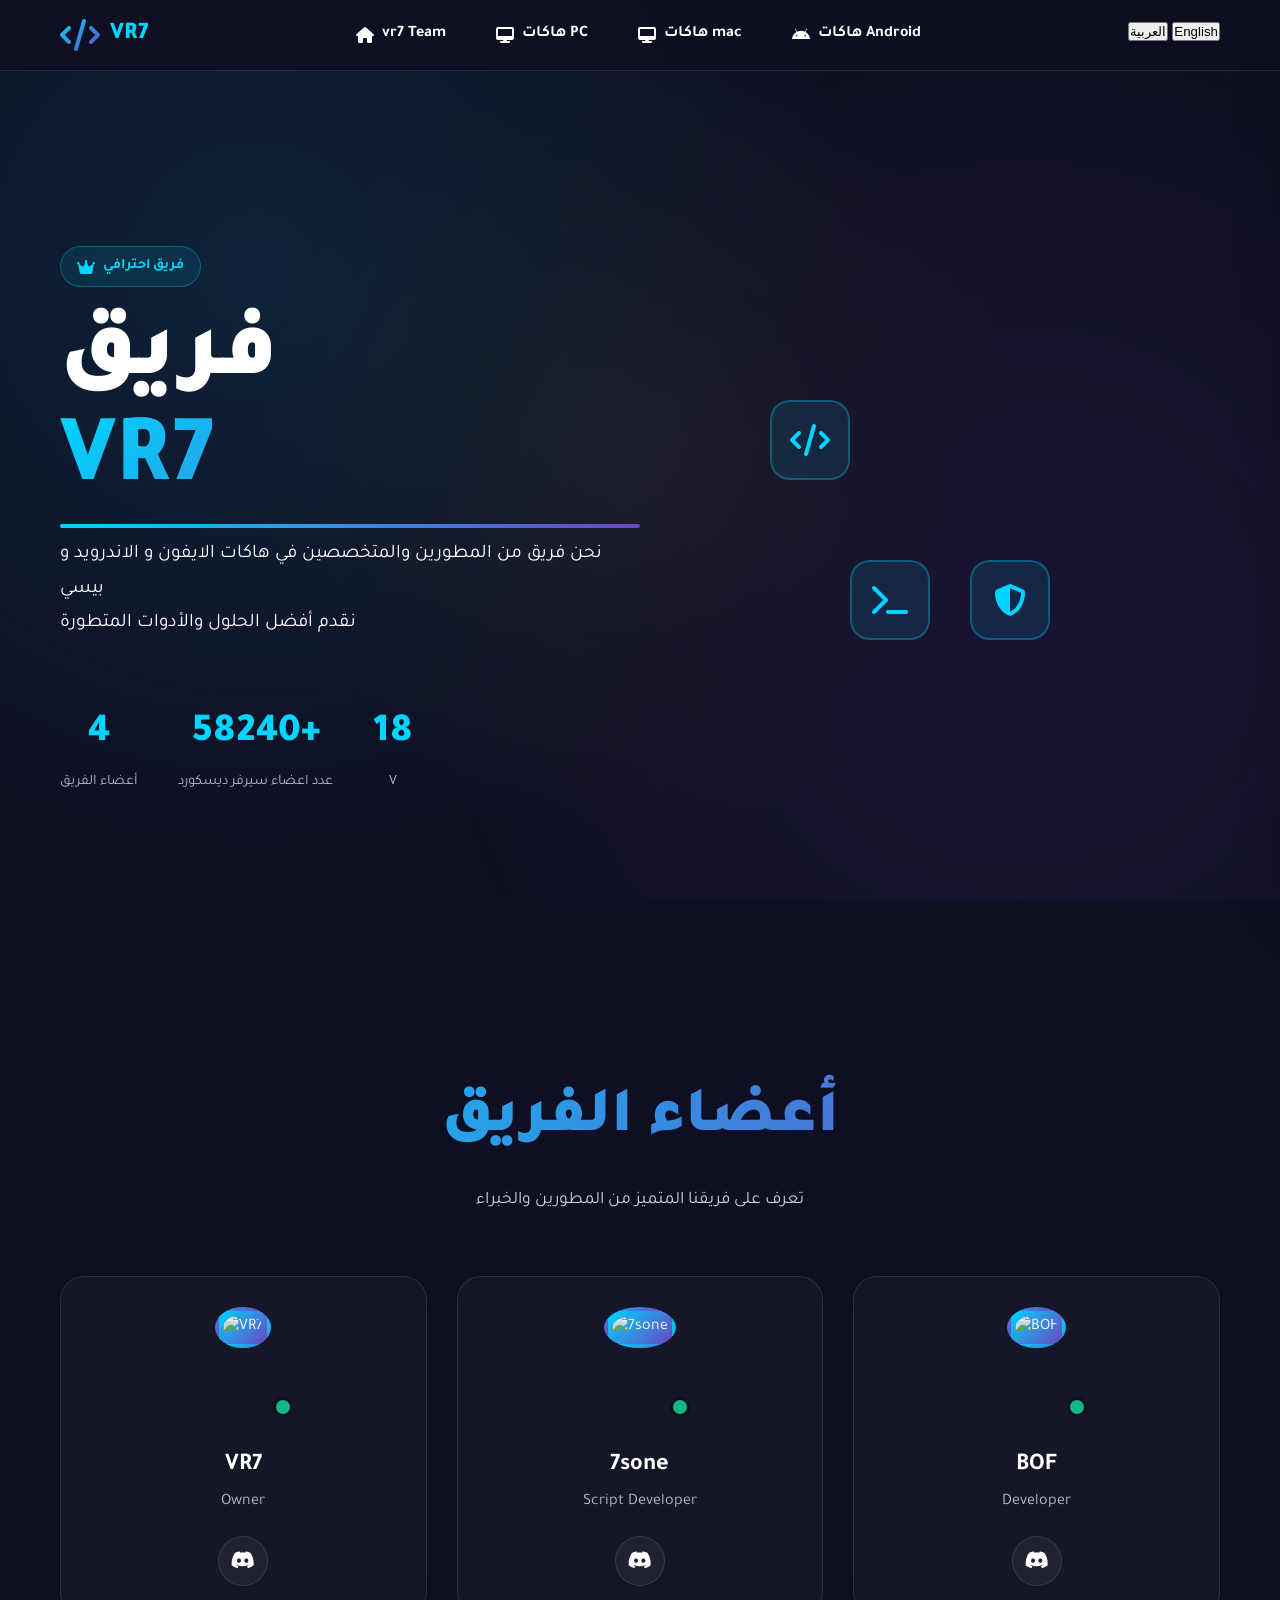
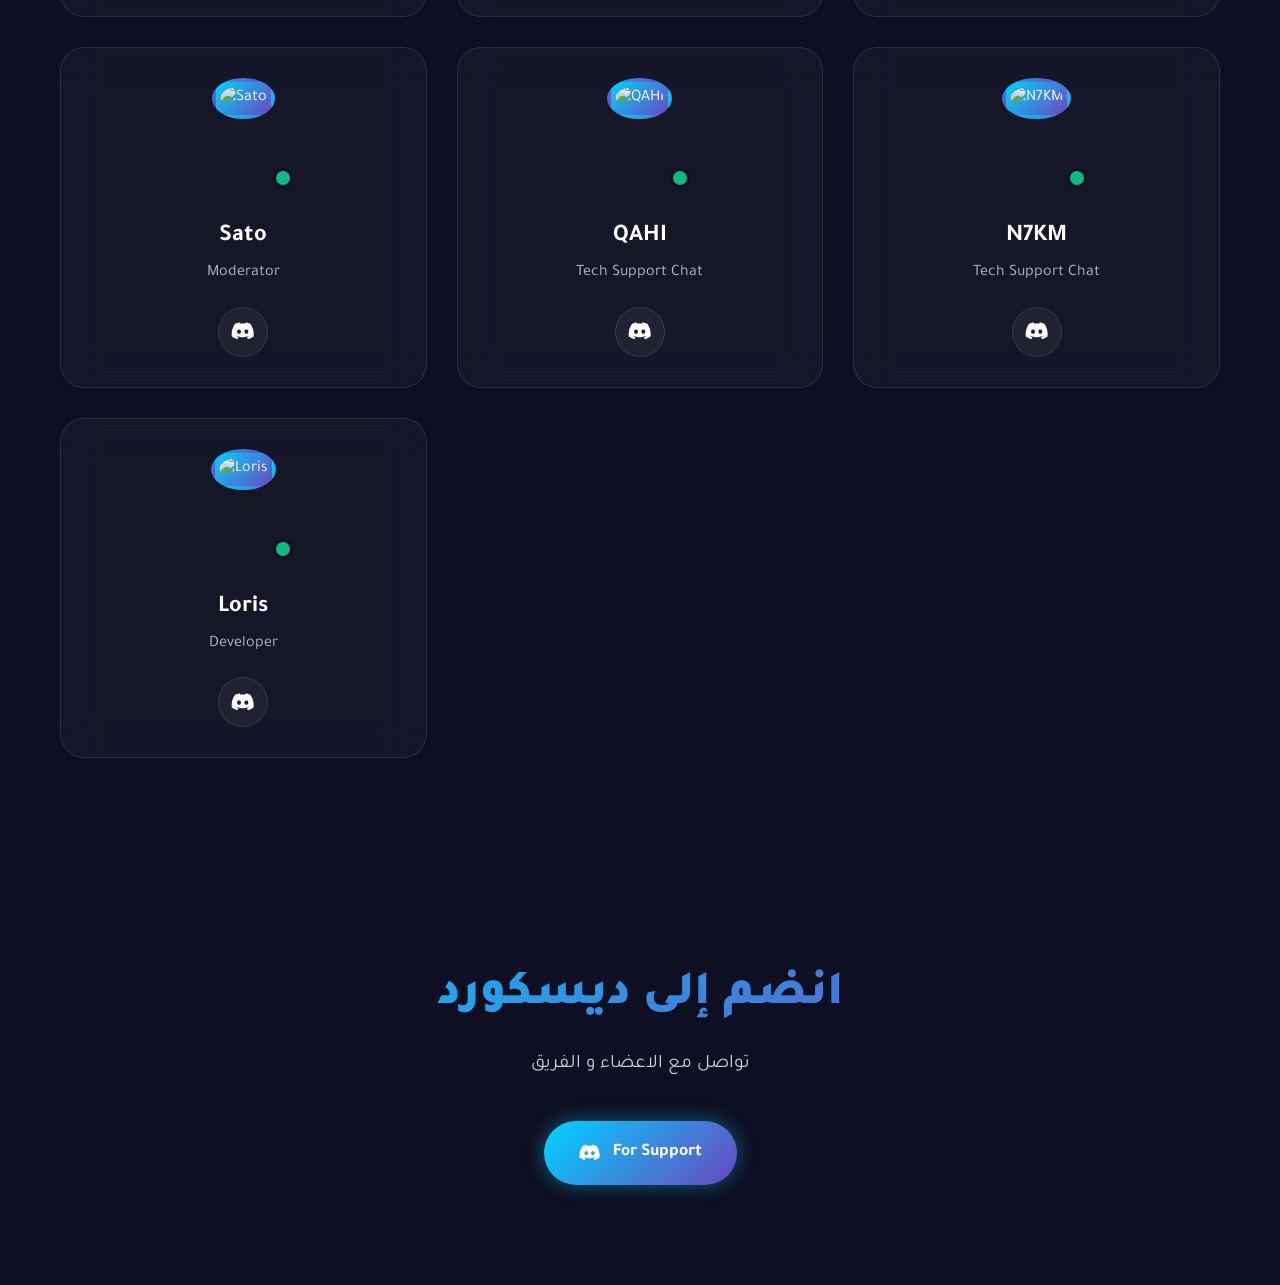
==== index.html @ f375abde "Update index.html" ====
<!DOCTYPE html>
<html lang="ar" dir="rtl">
<head>
  <meta charset="UTF-8" />
  <meta name="viewport" content="width=device-width, initial-scale=1.0" />
  <title>VR7 TEAM</title>

  <link rel="stylesheet" href="sty-index.css">
  <link rel="stylesheet" href="https://cdnjs.cloudflare.com/ajax/libs/font-awesome/6.4.0/css/all.min.css">
  <link rel="preconnect" href="https://fonts.googleapis.com">
  <link rel="preconnect" href="https://fonts.gstatic.com" crossorigin>
</head>

<body>

<nav class="navbar" id="navbar">
  <div class="nav-container">
    <div class="nav-logo">
      <i class="fas fa-code"></i>
      <span>VR7</span>
    </div>

    <div class="nav-links">
      <a href="index.html" class="nav-link active">
        <i class="fas fa-home"></i>
        <span>vr7 Team</span>
      </a>
      <a href="pc.html" class="nav-link">
        <i class="fas fa-desktop"></i>
        <span>هاكات PC</span>
      </a>
      <a href="macos.html" class="nav-link">
        <i class="fas fa-desktop"></i>
        <span>هاكات mac</span>
      </a>
      <a href="android.html" class="nav-link">
        <i class="fab fa-android"></i>
        <span>هاكات Android</span>
      </a>
    </div>
    <div class="language-selector">
      <button class="lang-btn" data-lang="ar">العربية</button>
      <button class="lang-btn" data-lang="en">English</button>
    </div>
  </div>
</nav>

<div class="menu-toggle" id="menuToggle">
  <span></span>
  <span></span>
  <span></span>
</div>

<div class="mobile-menu" id="mobileMenu">
  <div class="mobile-menu-header">
    <div class="mobile-logo">
      <i class="fas fa-code"></i>
      <span>VR7 TEAM</span>
    </div>
  </div>
  <ul class="mobile-menu-items">
    <li><a href="index.html"><i class="fas fa-home"></i> الفريق</a></li>
    <li><a href="macos.html"> <i class="fa-brands fa-apple"></i>هاكات mac</a></li>
    <li><a href="pc.html"><i class="fas fa-desktop"></i> هاكات PC</a></li>
    <li><a href="android.html"><i class="fab fa-android"></i> هاكات Android</a></li>
  </ul>
</div>

<div class="menu-overlay" id="menuOverlay"></div>
<div class="particles-bg"></div>

<main class="content">

<!-- Hero Section -->
<section class="hero">
  <div class="hero-content">
    <div class="hero-badge">
      <i class="fas fa-crown"></i>
      <span>فريق احترافي</span>
    </div>
    <h1 class="hero-title">
      <span class="title-line">فريق</span>
      <span class="title-line gradient-text">VR7</span>
    </h1>
    <p class="hero-subtitle">
      نحن فريق من المطورين والمتخصصين في هاكات الايفون و الاندرويد و بيسي 
      <br>
      نقدم أفضل الحلول والأدوات المتطورة
    </p>
    <div class="hero-stats">
      <div class="stat-item">
        <div class="stat-number">6</div>
        <div class="stat-label">أعضاء الفريق</div>
      </div>
      <div class="stat-item">
        <div class="stat-number">80,000+</div>
        <div class="stat-label">عدد اعضاء سيرفر ديسكورد</div>
      </div>
      <div class="stat-item">
        <div class="stat-number">2.6</div>
        <div class="stat-label">V</div>
      </div>
    </div>
  </div>
  <div class="hero-visual">
    <div class="floating-elements">
      <div class="floating-element" data-speed="2"><i class="fas fa-code"></i></div>
      <div class="floating-element" data-speed="3"><i class="fas fa-shield-alt"></i></div>
      <div class="floating-element" data-speed="1.5"><i class="fas fa-terminal"></i></div>
    </div>
  </div>
</section>

<!-- Team Section -->
<section class="team-section">
  <div class="container">
    <div class="section-header">
      <h2 class="section-title">أعضاء الفريق</h2>
      <p class="section-subtitle">تعرف على فريقنا المتميز من المطورين والخبراء</p>
    </div>

    <div class="team-grid">

      <!-- VR7 -->
      <div class="member-card" data-aos="fade-up" data-aos-delay="100">
        <div class="member-avatar">
          <img src="https://avatar-cyan.vercel.app/api/pfp/1196473067258527794/image?size=1024&format=webp" alt="VR7">
          <div class="member-status online"></div>
        </div>
        <div class="member-info">
          <h3 class="member-name">VR7</h3>
          <p class="member-role">Owner</p>
        </div>
        <div class="member-social">
          <a href="https://discord.com/users/1196473067258527794" target="_blank" class="social-link discord">
            <i class="fab fa-discord"></i>
          </a>
        </div>
      </div>



      <!-- 7sone -->
      <div class="member-card" data-aos="fade-up" data-aos-delay="200">
        <div class="member-avatar">
          <img src="https://avatar-cyan.vercel.app/api/pfp/494786823877296128/image?size=1024&format=webp" alt="7sone">
          <div class="member-status online"></div>
        </div>
        <div class="member-info">
          <h3 class="member-name">7sone</h3>
          <p class="member-role">Script Developer</p>
        </div>
        <div class="member-social">
          <a href="https://discord.com/users/494786823877296128" target="_blank" class="social-link discord">
            <i class="fab fa-discord"></i>
          </a>
        </div>
      </div>


<!-- BOF -->
      <div class="member-card" data-aos="fade-up" data-aos-delay="300">
        <div class="member-avatar">
          <img src="https://avatar-cyan.vercel.app/api/pfp/1224866056569618433/image?size=1024&format=webp" alt="BOF">
          <div class="member-status online"></div>
        </div>
        <div class="member-info">
          <h3 class="member-name">BOF</h3>
          <p class="member-role">Developer</p>
        </div>
        <div class="member-social">
          <a href="https://discord.com/users/1224866056569618433" target="_blank" class="social-link discord">
            <i class="fab fa-discord"></i>
          </a>
        </div>
      </div>


      <!-- Sato -->
      <div class="member-card" data-aos="fade-up" data-aos-delay="400">
        <div class="member-avatar">
          <img src="https://avatar-cyan.vercel.app/api/pfp/768121405095018526/image?size=1024&format=webp" alt="Sato">
          <div class="member-status online"></div>
        </div>
        <div class="member-info">
          <h3 class="member-name">Sato</h3>
          <p class="member-role">Moderator</p>
        </div>
        <div class="member-social">
          <a href="https://discord.com/users/768121405095018526" target="_blank" class="social-link discord">
            <i class="fab fa-discord"></i>
          </a>
        </div>
      </div>

      
      
      <!-- Qahi -->
      <div class="member-card" data-aos="fade-up" data-aos-delay="900">
        <div class="member-avatar">
          <img src="https://avatar-cyan.vercel.app/api/pfp/1009372324811788370/image?size=1024&format=webp" alt="QAHI">
          <div class="member-status online"></div>
        </div>
        <div class="member-info">
          <h3 class="member-name">QAHI</h3>
          <p class="member-role">Tech Support Chat</p>
        </div>
        <div class="member-social">
          <a href="https://discord.com/users/727843071622119424" target="_blank" class="social-link discord">
            <i class="fab fa-discord"></i>
          </a>
        </div>
      </div>

<!-- N7KM -->
      <div class="member-card" data-aos="fade-up" data-aos-delay="900">
        <div class="member-avatar">
          <img src="https://avatar-cyan.vercel.app/api/pfp/1277833353478799373/image?size=1024&format=webp" alt="N7KM">
          <div class="member-status online"></div>
        </div>
        <div class="member-info">
          <h3 class="member-name">N7KM</h3>
          <p class="member-role">Tech Support Chat</p>
        </div>
        <div class="member-social">
          <a href="https://discord.com/users/1277833353478799373" target="_blank" class="social-link discord">
            <i class="fab fa-discord"></i>
          </a>
        </div>
      </div>


<!-- Loris -->
      <div class="member-card" data-aos="fade-up" data-aos-delay="900">
        <div class="member-avatar">
          <img src="https://avatar-cyan.vercel.app/api/pfp/521088679146553345/image?size=1024&format=webp" alt="Loris">
          <div class="member-status online"></div>
        </div>
        <div class="member-info">
          <h3 class="member-name">Loris</h3>
          <p class="member-role">Developer</p>
        </div>
        <div class="member-social">
          <a href="https://discord.com/users/521088679146553345" target="_blank" class="social-link discord">
            <i class="fab fa-discord"></i>
          </a>
        </div>
      </div>


    </div>
  </div>
</section>

<!-- CTA Section -->
<section class="cta-section">
  <div class="container">
    <div class="cta-content">
      <h2>انضم إلى ديسكورد</h2>
      <p>تواصل مع الاعضاء و الفريق</p>
      <a href="https://discord.gg/vr7" target="_blank" class="cta-button">
        <i class="fab fa-discord"></i>
        <span>For Support</span>
        <div class="button-bg"></div>
      </a>
    </div>
  </div>
</section>

</main>

<script src="https://unpkg.com/aos@2.3.1/dist/aos.js"></script>
<script src="script-index.js"></script>

</body>
</html>
---- sty-index.css ----
@import url('https://fonts.googleapis.com/css2?family=Tajawal:wght@300;400;500;600;700;800;900&display=swap');
@import url('https://unpkg.com/aos@2.3.1/dist/aos.css');

/* Modern CSS Reset */
*,
*::before,
*::after {
  box-sizing: border-box;
  margin: 0;
  padding: 0;
}

/* CSS Variables - Modern Color Palette */
:root {
  --primary: #00d4ff;
  --secondary: #6b46c1;
  --accent: #f59e0b;
  --success: #10b981;
  --warning: #f59e0b;
  --error: #ef4444;
  --dark: #0f0f23;
  --dark-light: #1a1a2e;
  --dark-medium: #16213e;
  --light: #ffffff;
  --gray-100: #f7fafc;
  --gray-200: #edf2f7;
  --gray-300: #e2e8f0;
  --gray-400: #cbd5e0;
  --gray-500: #a0aec0;
  --gray-600: #718096;
  --gray-700: #4a5568;
  --gray-800: #2d3748;
  --gray-900: #1a202c;
  
  /* Modern Gradients */
  --gradient-primary: linear-gradient(135deg, var(--primary) 0%, var(--secondary) 100%);
  --gradient-secondary: linear-gradient(135deg, var(--secondary) 0%, var(--accent) 100%);
  --gradient-accent: linear-gradient(135deg, var(--accent) 0%, var(--error) 100%);
  --gradient-dark: linear-gradient(135deg, var(--dark) 0%, var(--dark-light) 100%);
  
  /* Shadows */
  --shadow-sm: 0 1px 2px 0 rgba(0, 0, 0, 0.05);
  --shadow: 0 1px 3px 0 rgba(0, 0, 0, 0.1), 0 1px 2px 0 rgba(0, 0, 0, 0.06);
  --shadow-md: 0 4px 6px -1px rgba(0, 0, 0, 0.1), 0 2px 4px -1px rgba(0, 0, 0, 0.06);
  --shadow-lg: 0 10px 15px -3px rgba(0, 0, 0, 0.1), 0 4px 6px -2px rgba(0, 0, 0, 0.05);
  --shadow-xl: 0 20px 25px -5px rgba(0, 0, 0, 0.1), 0 10px 10px -5px rgba(0, 0, 0, 0.04);
  --shadow-2xl: 0 25px 50px -12px rgba(0, 0, 0, 0.25);
  --shadow-neon: 0 0 20px rgba(0, 212, 255, 0.4);
  --shadow-neon-hover: 0 0 30px rgba(0, 212, 255, 0.6);
  
  /* Transitions */
  --transition-fast: 0.15s ease;
  --transition-normal: 0.3s ease;
  --transition-slow: 0.5s ease;
  --transition-bounce: 0.5s cubic-bezier(0.68, -0.55, 0.265, 1.55);
}

/* Base Styles */
html {
  scroll-behavior: smooth;
  font-size: 16px;
}

body {
  font-family: 'Tajawal', sans-serif;
  background: var(--dark);
  color: var(--light);
  line-height: 1.6;
  overflow-x: hidden;
  position: relative;
  min-height: 100vh;
}

/* Modern Background with Animated Gradients */
body::before {
  content: '';
  position: fixed;
  top: 0;
  left: 0;
  width: 100%;
  height: 100%;
  background: 
    radial-gradient(circle at 20% 30%, rgba(0, 212, 255, 0.1) 0%, transparent 50%),
    radial-gradient(circle at 80% 70%, rgba(107, 70, 193, 0.1) 0%, transparent 50%),
    radial-gradient(circle at 50% 50%, rgba(245, 158, 11, 0.05) 0%, transparent 50%);
  animation: backgroundMove 20s ease-in-out infinite;
  z-index: -2;
}

@keyframes backgroundMove {
  0%, 100% { transform: translateX(0) translateY(0); }
  25% { transform: translateX(20px) translateY(-20px); }
  50% { transform: translateX(-20px) translateY(20px); }
  75% { transform: translateX(20px) translateY(20px); }
}

/* Particles Background */
.particles-bg {
  position: fixed;
  top: 0;
  left: 0;
  width: 100%;
  height: 100%;
  z-index: -1;
  pointer-events: none;
  overflow: hidden;
}

.particles-bg::before,
.particles-bg::after {
  content: '';
  position: absolute;
  width: 2px;
  height: 2px;
  background: var(--primary);
  border-radius: 50%;
  animation: float 15s infinite linear;
}

.particles-bg::before {
  top: -10px;
  left: 10%;
  animation-delay: -5s;
}

.particles-bg::after {
  top: -10px;
  left: 80%;
  animation-delay: -10s;
}

@keyframes float {
  0% { transform: translateY(0) translateX(0); opacity: 0; }
  10% { opacity: 1; }
  90% { opacity: 1; }
  100% { transform: translateY(100vh) translateX(100px); opacity: 0; }
}

/* Loading Screen */
.loading-screen {
  position: fixed;
  top: 0;
  left: 0;
  width: 100%;
  height: 100%;
  background: var(--dark);
  display: flex;
  justify-content: center;
  align-items: center;
  z-index: 9999;
  transition: opacity 0.5s ease, visibility 0.5s ease;
}

.loading-screen.hidden {
  opacity: 0;
  visibility: hidden;
}

.loader {
  text-align: center;
}

.loader-circle {
  width: 80px;
  height: 80px;
  border: 3px solid rgba(0, 212, 255, 0.1);
  border-top: 3px solid var(--primary);
  border-radius: 50%;
  animation: spin 1s linear infinite;
  margin: 0 auto 20px;
}

.loader-text {
  font-size: 1.5rem;
  font-weight: 700;
  background: var(--gradient-primary);
  -webkit-background-clip: text;
  -webkit-text-fill-color: transparent;
  background-clip: text;
  animation: pulse 2s ease-in-out infinite;
}

@keyframes spin {
  0% { transform: rotate(0deg); }
  100% { transform: rotate(360deg); }
}

@keyframes pulse {
  0%, 100% { opacity: 1; }
  50% { opacity: 0.5; }
}

/* Navigation */
.navbar {
  position: fixed;
  top: 0;
  left: 0;
  width: 100%;
  background: rgba(15, 15, 35, 0.95);
  backdrop-filter: blur(20px);
  border-bottom: 1px solid rgba(255, 255, 255, 0.1);
  z-index: 1000;
  transition: all var(--transition-normal);
}

.navbar.scrolled {
  background: rgba(15, 15, 35, 0.98);
  box-shadow: var(--shadow-lg);
}

.nav-container {
  max-width: 1200px;
  margin: 0 auto;
  padding: 0 20px;
  display: flex;
  justify-content: space-between;
  align-items: center;
  height: 70px;
}

.nav-logo {
  display: flex;
  align-items: center;
  gap: 10px;
  font-size: 1.5rem;
  font-weight: 900;
  color: var(--primary);
}

.nav-logo i {
  font-size: 2rem;
  background: var(--gradient-primary);
  -webkit-background-clip: text;
  -webkit-text-fill-color: transparent;
  background-clip: text;
}

.nav-links {
  display: flex;
  gap: 0;
}

.nav-link {
  display: flex;
  align-items: center;
  gap: 8px;
  padding: 12px 20px;
  color: var(--light);
  text-decoration: none;
  font-weight: 600;
  position: relative;
  transition: all var(--transition-normal);
  border-radius: 10px;
  margin: 0 5px;
}

.nav-link:hover,
.nav-link.active {
  color: var(--primary);
  background: rgba(0, 212, 255, 0.1);
  transform: translateY(-2px);
}

.nav-link::after {
  content: '';
  position: absolute;
  bottom: -5px;
  left: 50%;
  width: 0;
  height: 2px;
  background: var(--primary);
  transition: all var(--transition-normal);
  transform: translateX(-50%);
}

.nav-link:hover::after,
.nav-link.active::after {
  width: 80%;
}

/* Mobile Menu Toggle */
.menu-toggle {
  display: none;
  position: fixed;
  top: 20px;
  right: 20px;
  width: 50px;
  height: 50px;
  background: var(--gradient-primary);
  border-radius: 50%;
  cursor: pointer;
  z-index: 2001;
  box-shadow: var(--shadow-neon);
  transition: all var(--transition-normal);
}

.menu-toggle:hover {
  transform: scale(1.1);
  box-shadow: var(--shadow-neon-hover);
}

.menu-toggle span {
  display: block;
  position: absolute;
  height: 3px;
  width: 25px;
  background: white;
  left: 50%;
  transform: translateX(-50%);
  transition: all 0.3s cubic-bezier(0.77, 0.2, 0.05, 1.0);
}

.menu-toggle span:nth-child(1) { top: 16px; }
.menu-toggle span:nth-child(2) { top: 23px; }
.menu-toggle span:nth-child(3) { top: 30px; }

.menu-toggle.active span:nth-child(1) {
  top: 23px;
  transform: translateX(-50%) rotate(45deg);
}

.menu-toggle.active span:nth-child(2) {
  opacity: 0;
  transform: translateX(-50%) scale(0);
}

.menu-toggle.active span:nth-child(3) {
  top: 23px;
  transform: translateX(-50%) rotate(-45deg);
}

/* Mobile Menu */
.mobile-menu {
  position: fixed;
  top: 0;
  right: -350px;
  width: 350px;
  height: 100vh;
  background: linear-gradient(135deg, var(--dark-light) 0%, var(--dark-medium) 100%);
  z-index: 2000;
  transition: right 0.4s cubic-bezier(0.77, 0.2, 0.05, 1.0);
  overflow-y: auto;
  box-shadow: var(--shadow-2xl);
}

.mobile-menu.active {
  right: 0;
}

.mobile-menu-header {
  padding: 30px 20px;
  border-bottom: 1px solid rgba(255, 255, 255, 0.1);
}

.mobile-logo {
  display: flex;
  align-items: center;
  gap: 15px;
  font-size: 1.8rem;
  font-weight: 900;
  color: var(--primary);
}

.mobile-logo i {
  font-size: 2.5rem;
  background: var(--gradient-primary);
  -webkit-background-clip: text;
  -webkit-text-fill-color: transparent;
  background-clip: text;
}

.mobile-menu-items {
  list-style: none;
  padding: 20px 0;
}

.mobile-menu-items li {
  opacity: 0;
  transform: translateX(50px);
  transition: all 0.5s ease;
}

.mobile-menu.active .mobile-menu-items li {
  opacity: 1;
  transform: translateX(0);
}

.mobile-menu-items li:nth-child(1) { transition-delay: 0.1s; }
.mobile-menu-items li:nth-child(2) { transition-delay: 0.2s; }
.mobile-menu-items li:nth-child(3) { transition-delay: 0.3s; }
.mobile-menu-items li:nth-child(4) { transition-delay: 0.4s; }
.mobile-menu-items li:nth-child(5) { transition-delay: 0.5s; }

.mobile-menu-items li a {
  display: flex;
  align-items: center;
  gap: 15px;
  padding: 15px 30px;
  color: var(--light);
  text-decoration: none;
  font-size: 1.1rem;
  font-weight: 600;
  transition: all var(--transition-normal);
  border-left: 3px solid transparent;
}

.mobile-menu-items li a:hover {
  background: rgba(0, 212, 255, 0.1);
  border-left-color: var(--primary);
  color: var(--primary);
  padding-right: 40px;
}

.mobile-menu-items li a i {
  width: 20px;
  font-size: 1.2rem;
}

/* Menu Overlay */
.menu-overlay {
  position: fixed;
  top: 0;
  left: 0;
  width: 100%;
  height: 100%;
  background: rgba(0, 0, 0, 0.7);
  z-index: 1999;
  opacity: 0;
  visibility: hidden;
  transition: all var(--transition-normal);
}

.menu-overlay.active {
  opacity: 1;
  visibility: visible;
}

/* Main Content */
.content {
  padding-top: 70px;
}

/* Container */
.container {
  max-width: 1200px;
  margin: 0 auto;
  padding: 0 20px;
}

/* Hero Section */
.hero {
  min-height: 100vh;
  display: flex;
  align-items: center;
  justify-content: space-between;
  padding: 0 20px;
  max-width: 1200px;
  margin: 0 auto;
  position: relative;
}

.hero-content {
  flex: 1;
  max-width: 600px;
  animation: fadeInUp 1s ease-out;
}

.hero-badge {
  display: inline-flex;
  align-items: center;
  gap: 8px;
  background: rgba(0, 212, 255, 0.1);
  border: 1px solid rgba(0, 212, 255, 0.3);
  padding: 8px 16px;
  border-radius: 25px;
  font-size: 0.9rem;
  font-weight: 600;
  color: var(--primary);
  margin-bottom: 20px;
  animation: fadeInUp 1s ease-out 0.2s both;
}

.hero-badge i {
  font-size: 1rem;
  animation: rotate 3s linear infinite;
}

@keyframes rotate {
  from { transform: rotate(0deg); }
  to { transform: rotate(360deg); }
}

.hero-title {
  font-size: clamp(3rem, 8vw, 6rem);
  font-weight: 900;
  line-height: 1.1;
  margin-bottom: 20px;
  animation: fadeInUp 1s ease-out 0.4s both;
}

.title-line {
  display: block;
  position: relative;
}

.gradient-text {
  background: var(--gradient-primary);
  -webkit-background-clip: text;
  -webkit-text-fill-color: transparent;
  background-clip: text;
  position: relative;
}

.gradient-text::after {
  content: '';
  position: absolute;
  bottom: -10px;
  left: 0;
  width: 100%;
  height: 4px;
  background: var(--gradient-primary);
  border-radius: 2px;
  animation: slideIn 1s ease-out 1s both;
}

@keyframes slideIn {
  from { width: 0; }
  to { width: 100%; }
}

.hero-subtitle {
  font-size: 1.2rem;
  opacity: 0.8;
  margin-bottom: 40px;
  line-height: 1.8;
  animation: fadeInUp 1s ease-out 0.6s both;
}

.hero-stats {
  display: flex;
  gap: 40px;
  margin-top: 60px;
  animation: fadeInUp 1s ease-out 0.8s both;
}

.stat-item {
  text-align: center;
}

.stat-number {
  font-size: 2.5rem;
  font-weight: 900;
  color: var(--primary);
  display: block;
  animation: countUp 2s ease-out 1.5s both;
}

.stat-label {
  font-size: 0.9rem;
  opacity: 0.7;
  margin-top: 5px;
}

@keyframes countUp {
  from { opacity: 0; transform: translateY(20px); }
  to { opacity: 1; transform: translateY(0); }
}

/* Hero Visual */
.hero-visual {
  flex: 1;
  display: flex;
  justify-content: center;
  align-items: center;
  position: relative;
  min-height: 500px;
}

.floating-elements {
  position: relative;
  width: 400px;
  height: 400px;
}

.floating-element {
  position: absolute;
  width: 80px;
  height: 80px;
  background: rgba(0, 212, 255, 0.1);
  border: 2px solid rgba(0, 212, 255, 0.3);
  border-radius: 20px;
  display: flex;
  align-items: center;
  justify-content: center;
  font-size: 2rem;
  color: var(--primary);
  animation: float 6s ease-in-out infinite;
  backdrop-filter: blur(10px);
}

.floating-element:nth-child(1) {
  top: 20%;
  left: 10%;
  animation-delay: 0s;
}

.floating-element:nth-child(2) {
  top: 60%;
  right: 20%;
  animation-delay: -2s;
}

.floating-element:nth-child(3) {
  bottom: 20%;
  left: 30%;
  animation-delay: -4s;
}

@keyframes float {
  0%, 100% { transform: translateY(0) rotate(0deg); }
  50% { transform: translateY(-20px) rotate(10deg); }
}

/* Section Header */
.section-header {
  text-align: center;
  margin-bottom: 60px;
}

.section-title {
  font-size: clamp(2.5rem, 5vw, 4rem);
  font-weight: 900;
  margin-bottom: 15px;
  background: var(--gradient-primary);
  -webkit-background-clip: text;
  -webkit-text-fill-color: transparent;
  background-clip: text;
}

.section-subtitle {
  font-size: 1.1rem;
  opacity: 0.8;
  max-width: 600px;
  margin: 0 auto;
  line-height: 1.6;
}

/* Team Section */
.team-section {
  padding: 100px 0;
  position: relative;
}

.team-grid {
  display: grid;
  grid-template-columns: repeat(auto-fit, minmax(300px, 1fr));
  gap: 30px;
  margin-top: 60px;
}

/* Member Card */
.member-card {
  background: rgba(255, 255, 255, 0.03);
  border: 1px solid rgba(255, 255, 255, 0.1);
  border-radius: 24px;
  padding: 30px;
  text-align: center;
  position: relative;
  overflow: hidden;
  transition: all var(--transition-normal);
  backdrop-filter: blur(20px);
  cursor: pointer;
}

.member-card::before {
  content: '';
  position: absolute;
  top: 0;
  left: 0;
  width: 100%;
  height: 100%;
  background: var(--gradient-primary);
  opacity: 0;
  transition: opacity var(--transition-normal);
  z-index: -1;
}

.member-card:hover {
  transform: translateY(-10px) scale(1.02);
  box-shadow: var(--shadow-2xl);
  border-color: rgba(0, 212, 255, 0.3);
}

.member-card:hover::before {
  opacity: 0.05;
}

.member-avatar {
  position: relative;
  width: 120px;
  height: 120px;
  margin: 0 auto 20px;
}

.member-avatar img {
  width: 100%;
  height: 100%;
  border-radius: 50%;
  object-fit: cover;
  border: 4px solid transparent;
  background: var(--gradient-primary);
  padding: 4px;
  transition: all var(--transition-normal);
}

.member-card:hover .member-avatar img {
  transform: scale(1.1) rotate(5deg);
}

.member-status {
  position: absolute;
  bottom: 10px;
  right: 10px;
  width: 20px;
  height: 20px;
  border-radius: 50%;
  border: 3px solid var(--dark);
}

.member-status.online {
  background: var(--success);
  animation: pulse-status 2s infinite;
}

@keyframes pulse-status {
  0%, 100% { box-shadow: 0 0 0 0 rgba(16, 185, 129, 0.7); }
  50% { box-shadow: 0 0 0 10px rgba(16, 185, 129, 0); }
}

.member-info {
  margin-bottom: 20px;
}

.member-name {
  font-size: 1.5rem;
  font-weight: 700;
  margin-bottom: 5px;
  color: var(--light);
}

.member-role {
  font-size: 1rem;
  opacity: 0.7;
  margin-bottom: 15px;
}

.member-skills {
  display: flex;
  flex-wrap: wrap;
  gap: 8px;
  justify-content: center;
}

.skill-tag {
  background: rgba(0, 212, 255, 0.1);
  border: 1px solid rgba(0, 212, 255, 0.3);
  padding: 4px 12px;
  border-radius: 20px;
  font-size: 0.8rem;
  font-weight: 600;
  color: var(--primary);
}

.member-social {
  display: flex;
  justify-content: center;
  gap: 15px;
}

.social-link {
  display: flex;
  align-items: center;
  justify-content: center;
  width: 50px;
  height: 50px;
  border-radius: 50%;
  background: rgba(255, 255, 255, 0.05);
  border: 1px solid rgba(255, 255, 255, 0.1);
  color: var(--light);
  text-decoration: none;
  transition: all var(--transition-normal);
  font-size: 1.2rem;
}

.social-link.discord:hover {
  background: #5865f2;
  border-color: #5865f2;
  transform: scale(1.1);
  box-shadow: 0 5px 15px rgba(88, 101, 242, 0.4);
}

/* CTA Section */
.cta-section {
  padding: 100px 0;
  text-align: center;
  position: relative;
}

.cta-content h2 {
  font-size: clamp(2rem, 4vw, 3rem);
  font-weight: 900;
  margin-bottom: 15px;
  background: var(--gradient-primary);
  -webkit-background-clip: text;
  -webkit-text-fill-color: transparent;
  background-clip: text;
}

.cta-content p {
  font-size: 1.2rem;
  opacity: 0.8;
  margin-bottom: 40px;
}

.cta-button {
  display: inline-flex;
  align-items: center;
  gap: 12px;
  background: var(--gradient-primary);
  color: white;
  padding: 18px 35px;
  border-radius: 50px;
  font-size: 1.1rem;
  font-weight: 700;
  text-decoration: none;
  position: relative;
  overflow: hidden;
  transition: all var(--transition-normal);
  box-shadow: var(--shadow-neon);
}

.cta-button:hover {
  transform: scale(1.05);
  box-shadow: var(--shadow-neon-hover);
}

.cta-button .button-bg {
  position: absolute;
  top: 0;
  left: -100%;
  width: 100%;
  height: 100%;
  background: linear-gradient(90deg, transparent, rgba(255, 255, 255, 0.2), transparent);
  transition: left 0.5s ease;
}

.cta-button:hover .button-bg {
  left: 100%;
}

/* Animations */
@keyframes fadeInUp {
  from {
    opacity: 0;
    transform: translateY(30px);
  }
  to {
    opacity: 1;
    transform: translateY(0);
  }
}

/* AOS Animation Overrides */
[data-aos] {
  transition-duration: 0.8s !important;
}

/* Responsive Design */
@media (max-width: 1024px) {
  .hero {
    flex-direction: column;
    text-align: center;
    padding: 40px 20px;
  }
  
  .hero-visual {
    margin-top: 40px;
  }
  
  .floating-elements {
    width: 300px;
    height: 300px;
  }
  
  .hero-stats {
    gap: 30px;
  }
}

@media (max-width: 768px) {
  .navbar {
    display: none;
  }
  
  .menu-toggle {
    display: block;
  }
  
  .content {
    padding-top: 0;
  }
  
  .hero {
    min-height: calc(100vh - 60px);
    padding: 20px;
  }
  
  .hero-stats {
    flex-direction: column;
    gap: 20px;
    align-items: center;
  }
  
  .stat-item {
    display: flex;
    align-items: center;
    gap: 15px;
  }
  
  .stat-number {
    font-size: 2rem;
  }
  
  .team-grid {
    grid-template-columns: 1fr;
    gap: 20px;
  }
  
  .floating-elements {
    width: 250px;
    height: 250px;
  }
  
  .floating-element {
    width: 60px;
    height: 60px;
    font-size: 1.5rem;
  }
  
  .mobile-menu {
    width: 100vw;
    right: -100vw;
  }
}

@media (max-width: 480px) {
  .hero-badge {
    font-size: 0.8rem;
    padding: 6px 12px;
  }
  
  .hero-subtitle {
    font-size: 1rem;
  }
  
  .member-card {
    padding: 20px;
  }
  
  .member-avatar {
    width: 100px;
    height: 100px;
  }
  
  .section-header {
    margin-bottom: 40px;
  }
  
  .team-section,
  .cta-section {
    padding: 60px 0;
  }
}

/* Performance Optimizations */
@media (prefers-reduced-motion: reduce) {
  *,
  *::before,
  *::after {
    animation-duration: 0.01ms !important;
    animation-iteration-count: 1 !important;
    transition-duration: 0.01ms !important;
  }
}

/* Dark Mode Support */
@media (prefers-color-scheme: dark) {
  :root {
    --light: #ffffff;
    --dark: #0f0f23;
  }
}

/* High Contrast Mode */
@media (prefers-contrast: high) {
  .member-card {
    border-width: 2px;
  }
  
  .nav-link {
    border: 1px solid transparent;
  }
  
  .nav-link:hover,
  .nav-link.active {
    border-color: var(--primary);
  }
}

/* Print Styles */
@media print {
  .navbar,
  .menu-toggle,
  .mobile-menu,
  .floating-elements,
  .particles-bg,
  .loading-screen {
    display: none !important;
  }
  
  body {
    background: white !important;
    color: black !important;
  }
  
  .member-card {
    break-inside: avoid;
    border: 1px solid #ccc;
  }
}
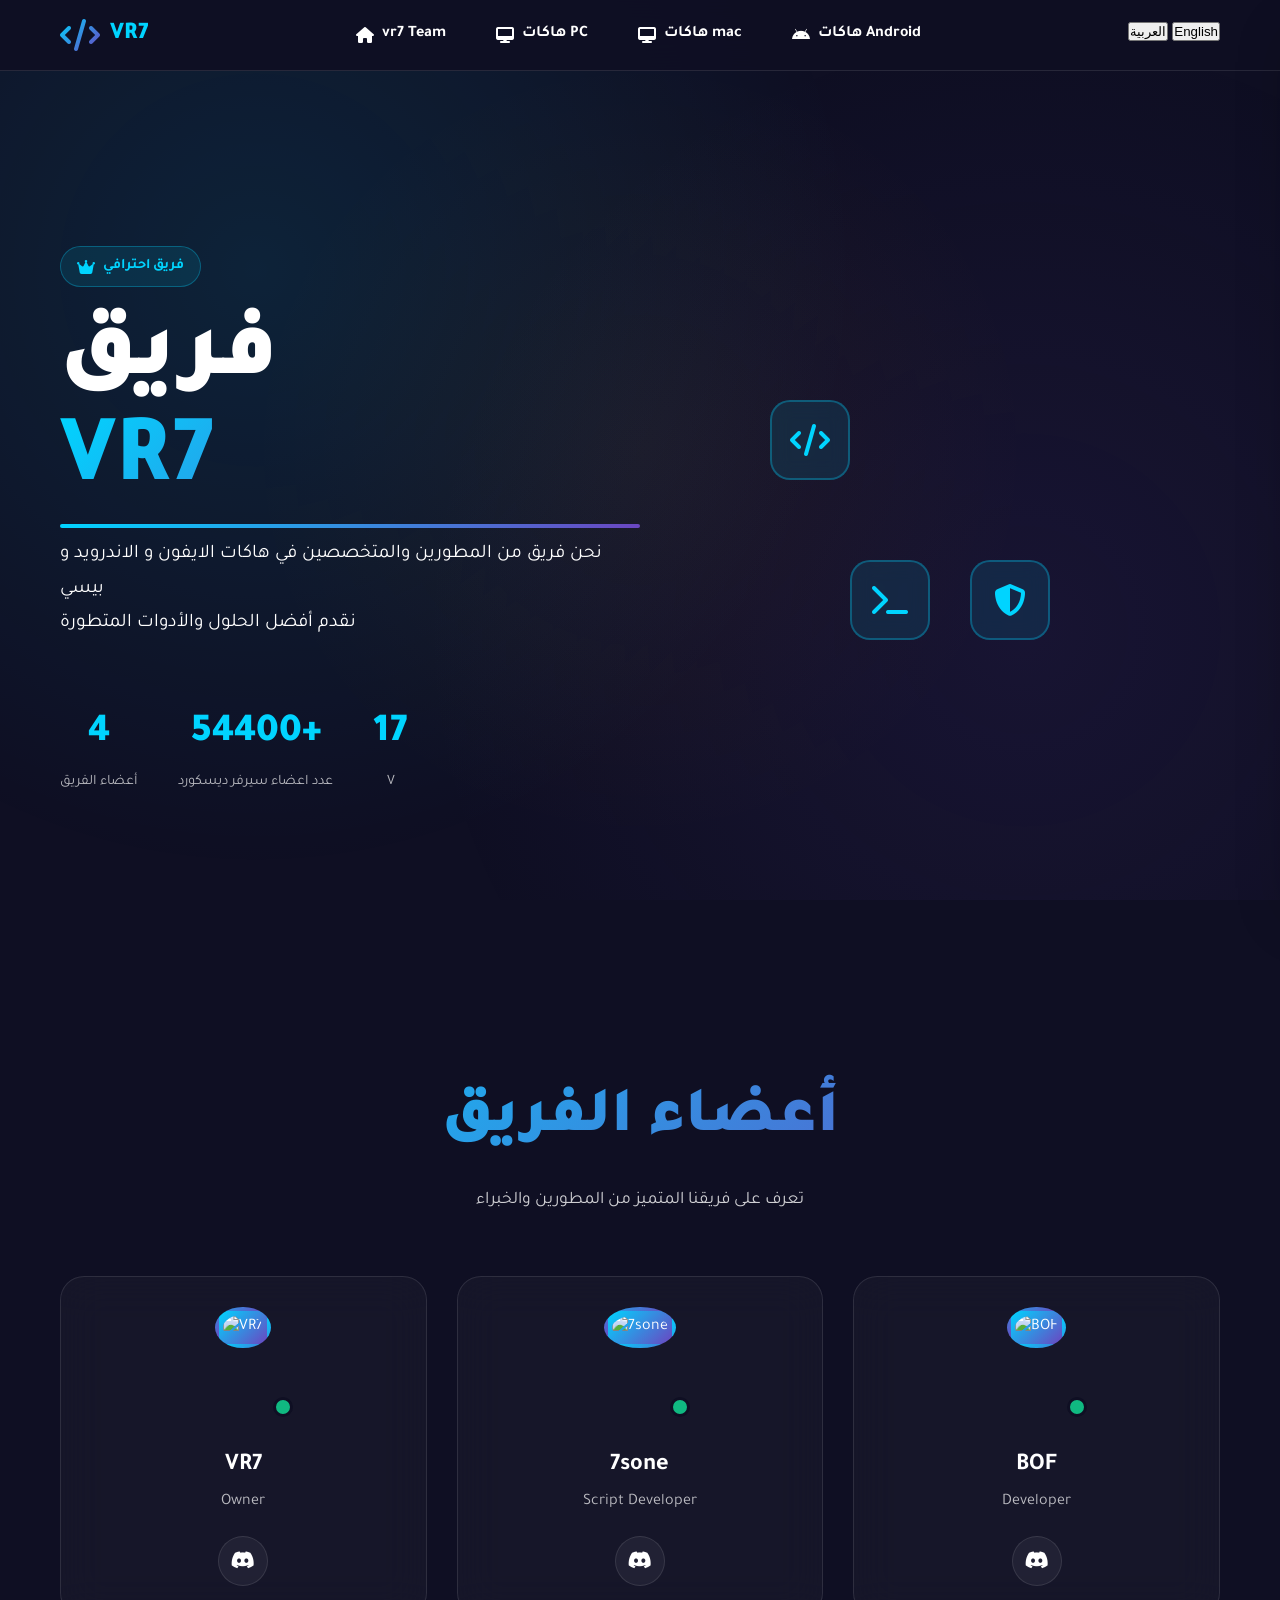
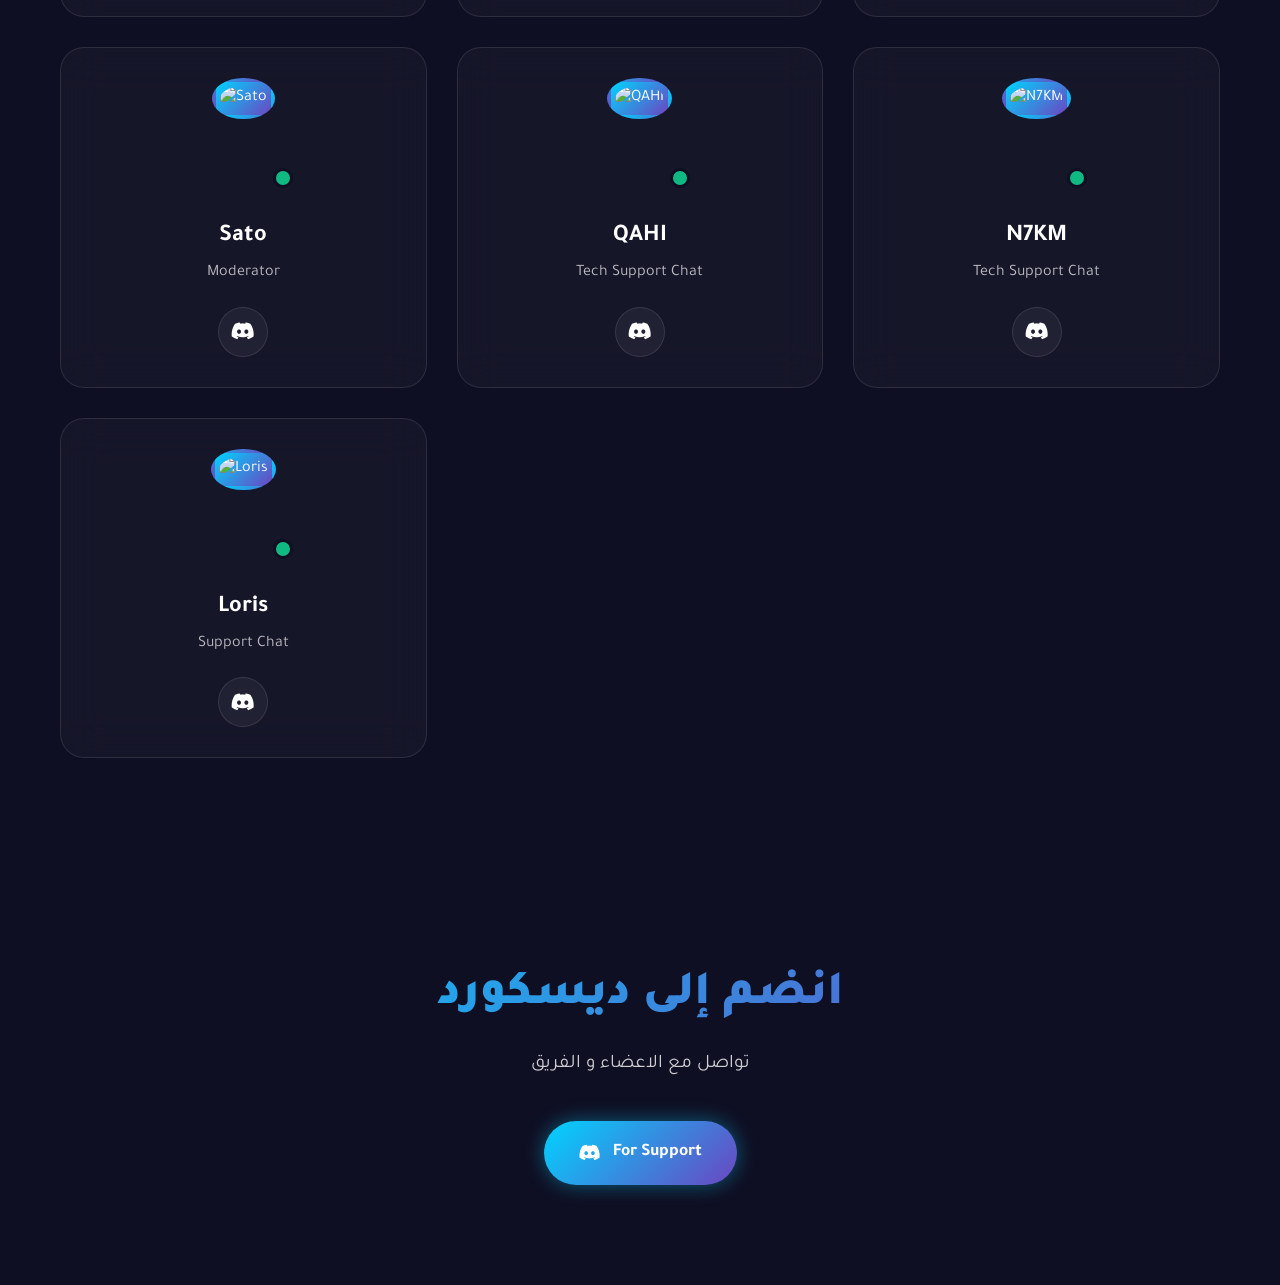
==== commit 757fab7a: "Update index.html" ====
--- a/index.html
+++ b/index.html
@@ -238,7 +238,7 @@
         </div>
         <div class="member-info">
           <h3 class="member-name">Loris</h3>
-          <p class="member-role">Developer</p>
+          <p class="member-role">Support Chat</p>
         </div>
         <div class="member-social">
           <a href="https://discord.com/users/521088679146553345" target="_blank" class="social-link discord">
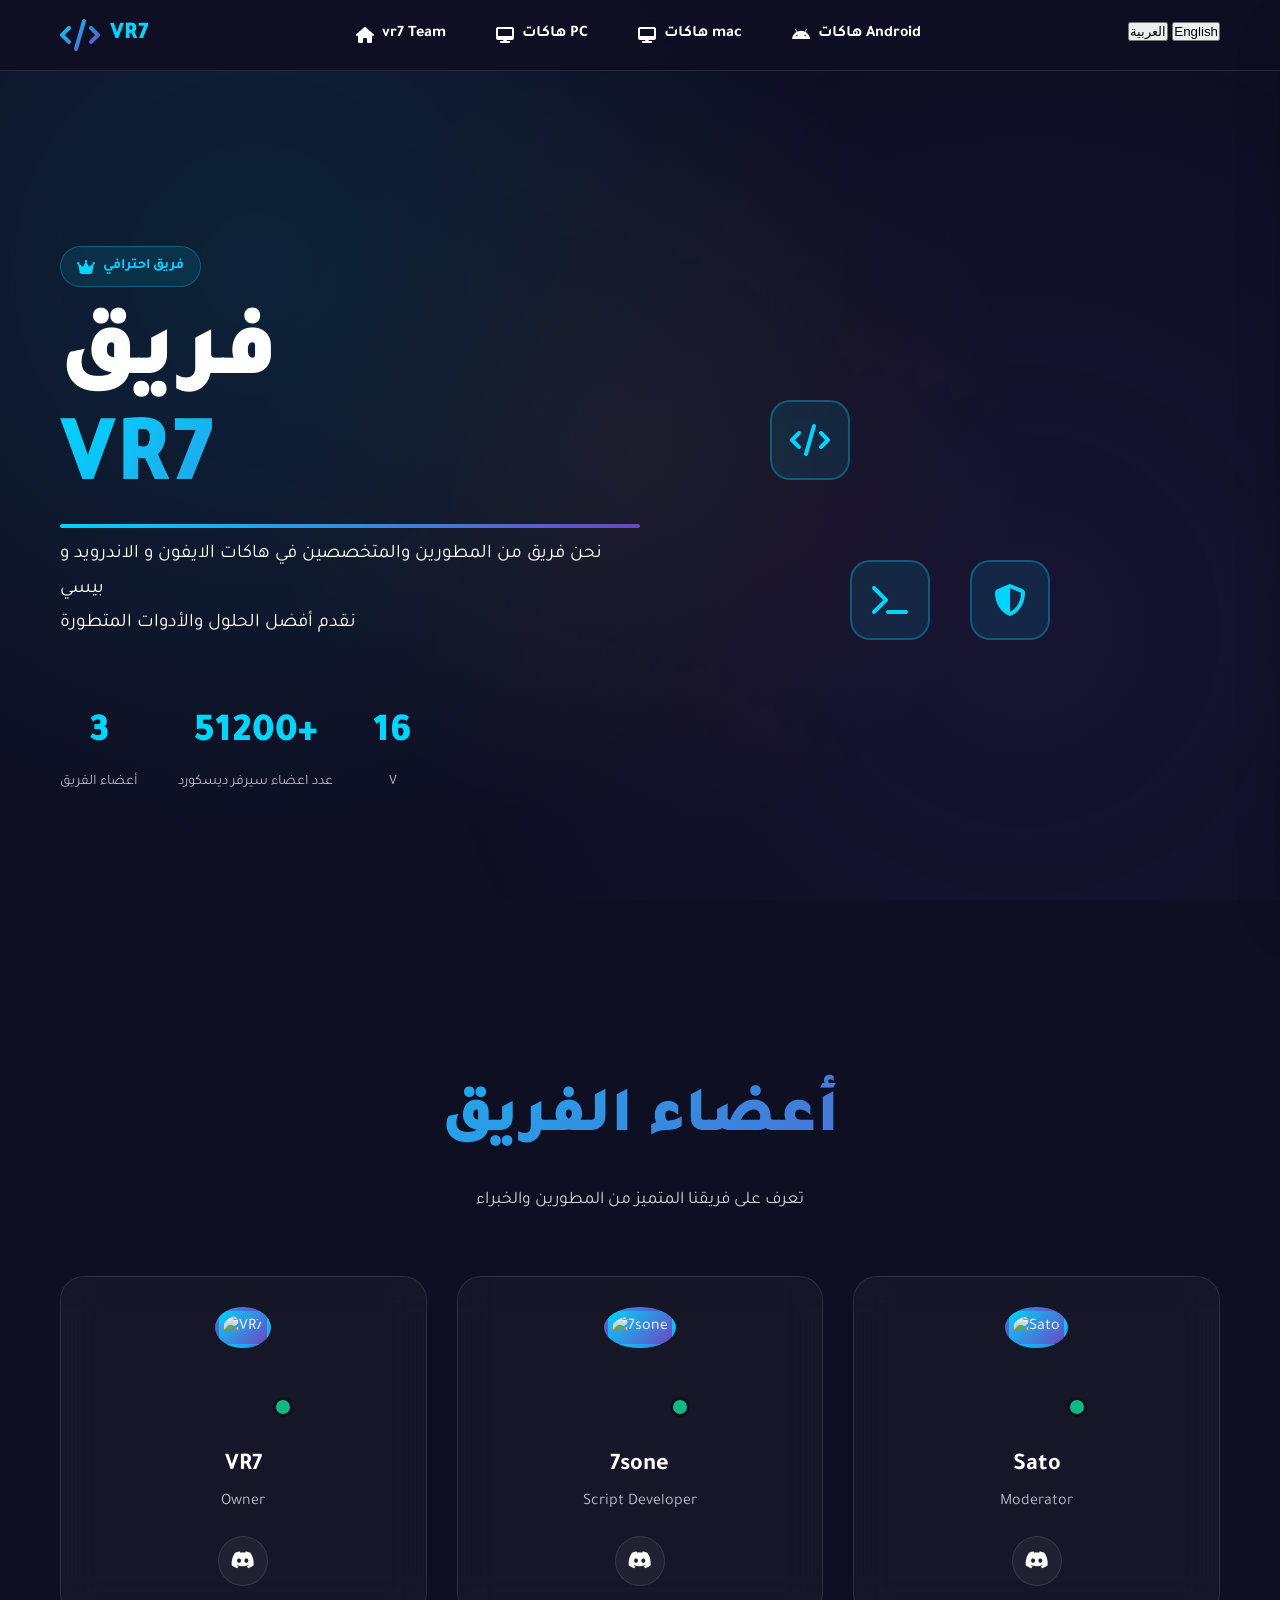
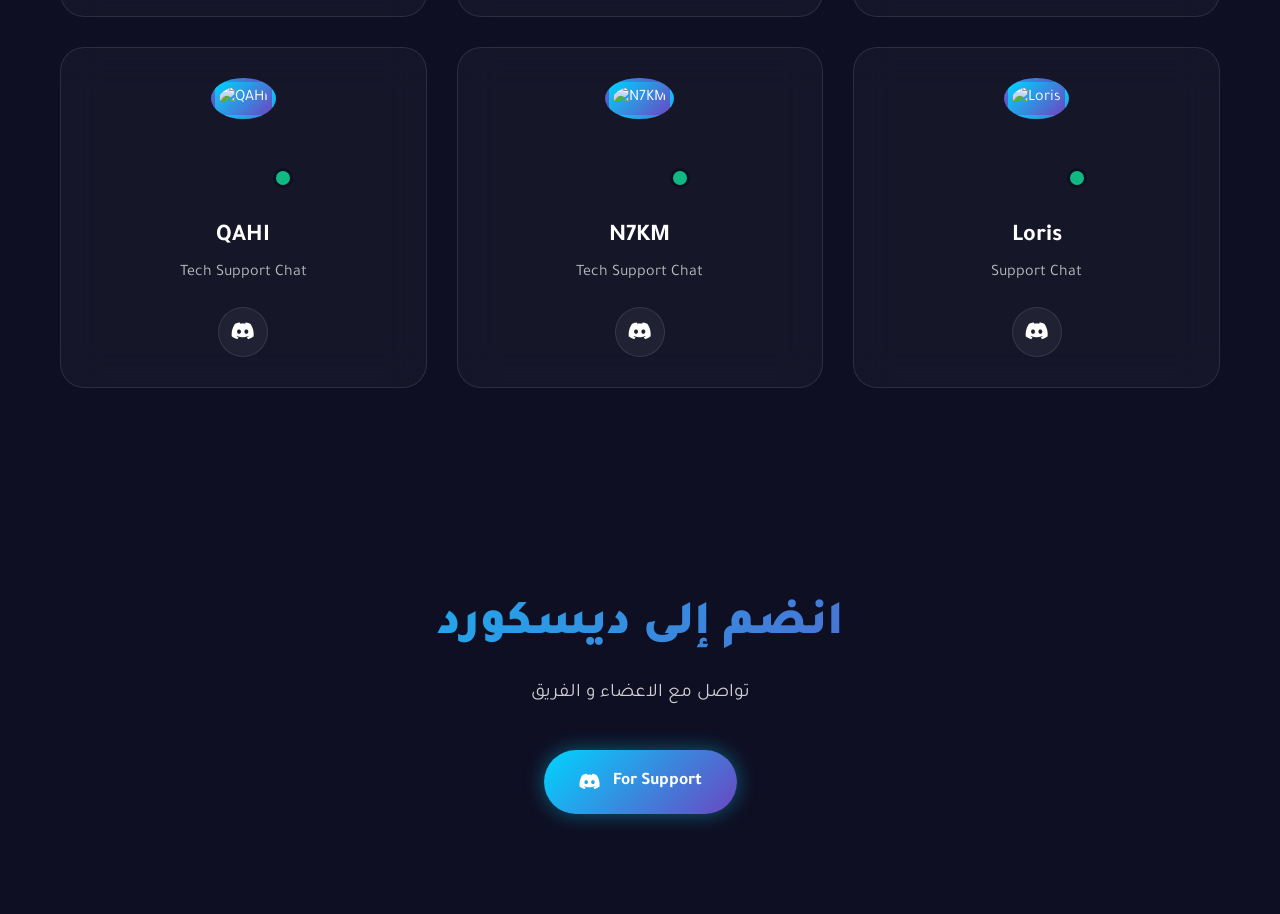
==== commit 04b92f31: "Update index.html" ====
--- a/index.html
+++ b/index.html
@@ -158,23 +158,6 @@
       </div>
 
 
-<!-- BOF -->
-      <div class="member-card" data-aos="fade-up" data-aos-delay="300">
-        <div class="member-avatar">
-          <img src="https://avatar-cyan.vercel.app/api/pfp/1224866056569618433/image?size=1024&format=webp" alt="BOF">
-          <div class="member-status online"></div>
-        </div>
-        <div class="member-info">
-          <h3 class="member-name">BOF</h3>
-          <p class="member-role">Developer</p>
-        </div>
-        <div class="member-social">
-          <a href="https://discord.com/users/1224866056569618433" target="_blank" class="social-link discord">
-            <i class="fab fa-discord"></i>
-          </a>
-        </div>
-      </div>
-
 
       <!-- Sato -->
       <div class="member-card" data-aos="fade-up" data-aos-delay="400">
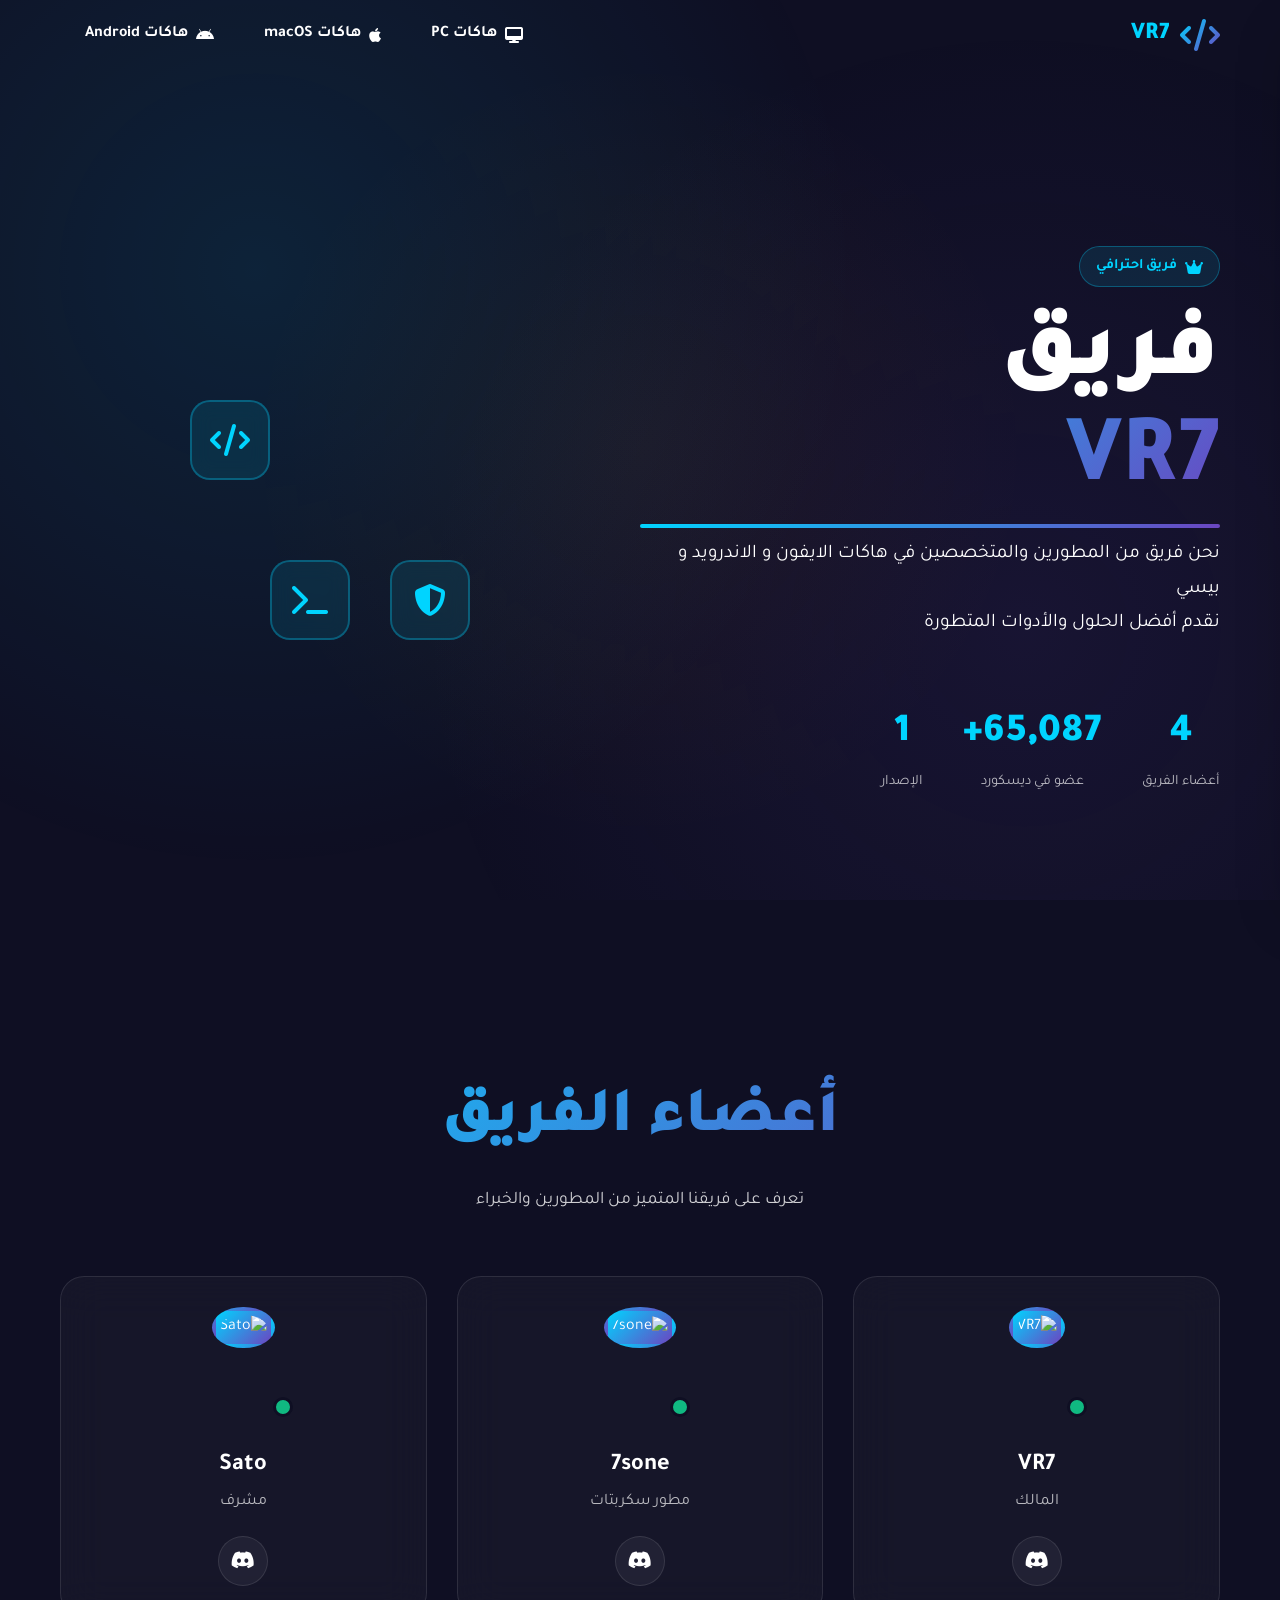
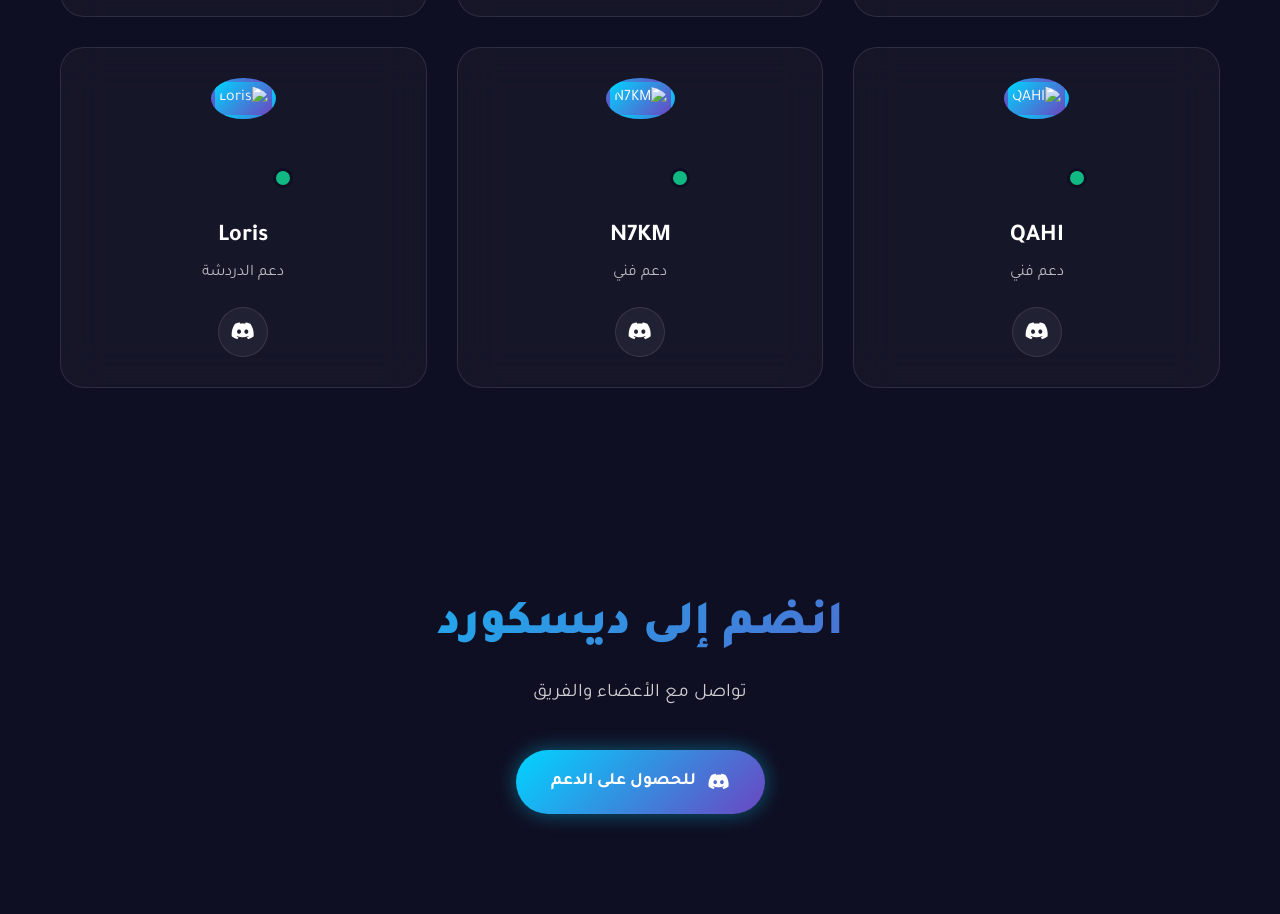
==== commit 3ff69ad8: "Add files via upload" ====
--- a/index.html
+++ b/index.html
@@ -3,7 +3,7 @@
 <head>
   <meta charset="UTF-8" />
   <meta name="viewport" content="width=device-width, initial-scale=1.0" />
-  <title>VR7 TEAM</title>
+  <title>فريق VR7</title>
 
   <link rel="stylesheet" href="sty-index.css">
   <link rel="stylesheet" href="https://cdnjs.cloudflare.com/ajax/libs/font-awesome/6.4.0/css/all.min.css">
@@ -21,26 +21,19 @@
     </div>
 
     <div class="nav-links">
-      <a href="index.html" class="nav-link active">
-        <i class="fas fa-home"></i>
-        <span>vr7 Team</span>
-      </a>
+      <!-- الصفحة الحالية مخفية بناءً على طلب المستخدم -->
       <a href="pc.html" class="nav-link">
         <i class="fas fa-desktop"></i>
         <span>هاكات PC</span>
       </a>
       <a href="macos.html" class="nav-link">
-        <i class="fas fa-desktop"></i>
-        <span>هاكات mac</span>
+        <i class="fa-brands fa-apple"></i>
+        <span>هاكات macOS</span>
       </a>
       <a href="android.html" class="nav-link">
         <i class="fab fa-android"></i>
         <span>هاكات Android</span>
       </a>
-    </div>
-    <div class="language-selector">
-      <button class="lang-btn" data-lang="ar">العربية</button>
-      <button class="lang-btn" data-lang="en">English</button>
     </div>
   </div>
 </nav>
@@ -59,8 +52,8 @@
     </div>
   </div>
   <ul class="mobile-menu-items">
-    <li><a href="index.html"><i class="fas fa-home"></i> الفريق</a></li>
-    <li><a href="macos.html"> <i class="fa-brands fa-apple"></i>هاكات mac</a></li>
+    <!-- الصفحة الحالية مخفية بناءً على طلب المستخدم -->
+    <li><a href="macos.html"> <i class="fa-brands fa-apple"></i>هاكات macOS</a></li>
     <li><a href="pc.html"><i class="fas fa-desktop"></i> هاكات PC</a></li>
     <li><a href="android.html"><i class="fab fa-android"></i> هاكات Android</a></li>
   </ul>
@@ -93,12 +86,12 @@
         <div class="stat-label">أعضاء الفريق</div>
       </div>
       <div class="stat-item">
-        <div class="stat-number">80,000+</div>
-        <div class="stat-label">عدد اعضاء سيرفر ديسكورد</div>
+        <div class="stat-number">90,000+</div>
+        <div class="stat-label">عضو في ديسكورد</div>
       </div>
       <div class="stat-item">
         <div class="stat-number">2.6</div>
-        <div class="stat-label">V</div>
+        <div class="stat-label">الإصدار</div>
       </div>
     </div>
   </div>
@@ -120,7 +113,6 @@
     </div>
 
     <div class="team-grid">
-
       <!-- VR7 -->
       <div class="member-card" data-aos="fade-up" data-aos-delay="100">
         <div class="member-avatar">
@@ -129,7 +121,7 @@
         </div>
         <div class="member-info">
           <h3 class="member-name">VR7</h3>
-          <p class="member-role">Owner</p>
+          <p class="member-role">المالك</p>
         </div>
         <div class="member-social">
           <a href="https://discord.com/users/1196473067258527794" target="_blank" class="social-link discord">
@@ -137,8 +129,6 @@
           </a>
         </div>
       </div>
-
-
 
       <!-- 7sone -->
       <div class="member-card" data-aos="fade-up" data-aos-delay="200">
@@ -148,7 +138,7 @@
         </div>
         <div class="member-info">
           <h3 class="member-name">7sone</h3>
-          <p class="member-role">Script Developer</p>
+          <p class="member-role">مطور سكربتات</p>
         </div>
         <div class="member-social">
           <a href="https://discord.com/users/494786823877296128" target="_blank" class="social-link discord">
@@ -156,8 +146,6 @@
           </a>
         </div>
       </div>
-
-
 
       <!-- Sato -->
       <div class="member-card" data-aos="fade-up" data-aos-delay="400">
@@ -167,7 +155,7 @@
         </div>
         <div class="member-info">
           <h3 class="member-name">Sato</h3>
-          <p class="member-role">Moderator</p>
+          <p class="member-role">مشرف</p>
         </div>
         <div class="member-social">
           <a href="https://discord.com/users/768121405095018526" target="_blank" class="social-link discord">
@@ -175,8 +163,6 @@
           </a>
         </div>
       </div>
-
-      
       
       <!-- Qahi -->
       <div class="member-card" data-aos="fade-up" data-aos-delay="900">
@@ -186,7 +172,7 @@
         </div>
         <div class="member-info">
           <h3 class="member-name">QAHI</h3>
-          <p class="member-role">Tech Support Chat</p>
+          <p class="member-role">دعم فني</p>
         </div>
         <div class="member-social">
           <a href="https://discord.com/users/727843071622119424" target="_blank" class="social-link discord">
@@ -195,7 +181,7 @@
         </div>
       </div>
 
-<!-- N7KM -->
+      <!-- N7KM -->
       <div class="member-card" data-aos="fade-up" data-aos-delay="900">
         <div class="member-avatar">
           <img src="https://avatar-cyan.vercel.app/api/pfp/1277833353478799373/image?size=1024&format=webp" alt="N7KM">
@@ -203,7 +189,7 @@
         </div>
         <div class="member-info">
           <h3 class="member-name">N7KM</h3>
-          <p class="member-role">Tech Support Chat</p>
+          <p class="member-role">دعم فني</p>
         </div>
         <div class="member-social">
           <a href="https://discord.com/users/1277833353478799373" target="_blank" class="social-link discord">
@@ -212,8 +198,7 @@
         </div>
       </div>
 
-
-<!-- Loris -->
+      <!-- Loris -->
       <div class="member-card" data-aos="fade-up" data-aos-delay="900">
         <div class="member-avatar">
           <img src="https://avatar-cyan.vercel.app/api/pfp/521088679146553345/image?size=1024&format=webp" alt="Loris">
@@ -221,7 +206,7 @@
         </div>
         <div class="member-info">
           <h3 class="member-name">Loris</h3>
-          <p class="member-role">Support Chat</p>
+          <p class="member-role">دعم الدردشة</p>
         </div>
         <div class="member-social">
           <a href="https://discord.com/users/521088679146553345" target="_blank" class="social-link discord">
@@ -229,7 +214,6 @@
           </a>
         </div>
       </div>
-
 
     </div>
   </div>
@@ -240,10 +224,10 @@
   <div class="container">
     <div class="cta-content">
       <h2>انضم إلى ديسكورد</h2>
-      <p>تواصل مع الاعضاء و الفريق</p>
+      <p>تواصل مع الأعضاء والفريق</p>
       <a href="https://discord.gg/vr7" target="_blank" class="cta-button">
         <i class="fab fa-discord"></i>
-        <span>For Support</span>
+        <span>للحصول على الدعم</span>
         <div class="button-bg"></div>
       </a>
     </div>
--- a/sty-index.css
+++ b/sty-index.css
@@ -196,15 +196,18 @@
   top: 0;
   left: 0;
   width: 100%;
+  background: transparent;
+  backdrop-filter: none;
+  border-bottom: none;
+  z-index: 1000;
+  transition: all var(--transition-normal);
+}
+
+.navbar.scrolled {
   background: rgba(15, 15, 35, 0.95);
   backdrop-filter: blur(20px);
   border-bottom: 1px solid rgba(255, 255, 255, 0.1);
-  z-index: 1000;
-  transition: all var(--transition-normal);
-}
-
-.navbar.scrolled {
-  background: rgba(15, 15, 35, 0.98);
+  padding: 5px 0;
   box-shadow: var(--shadow-lg);
 }
 
@@ -710,11 +713,22 @@
   border: 4px solid transparent;
   background: var(--gradient-primary);
   padding: 4px;
-  transition: all var(--transition-normal);
+  transition: all 0.5s cubic-bezier(0.175, 0.885, 0.32, 1.275);
 }
 
 .member-card:hover .member-avatar img {
-  transform: scale(1.1) rotate(5deg);
+  transform: scale(1.15) rotate(8deg);
+  box-shadow: 0 0 30px rgba(0, 212, 255, 0.4);
+}
+
+.member-card {
+  transition: all 0.5s cubic-bezier(0.175, 0.885, 0.32, 1.275);
+}
+
+.member-card:hover {
+  transform: translateY(-15px) scale(1.03);
+  background: rgba(255, 255, 255, 0.05);
+  box-shadow: 0 20px 40px rgba(0, 0, 0, 0.4), var(--shadow-neon);
 }
 
 .member-status {
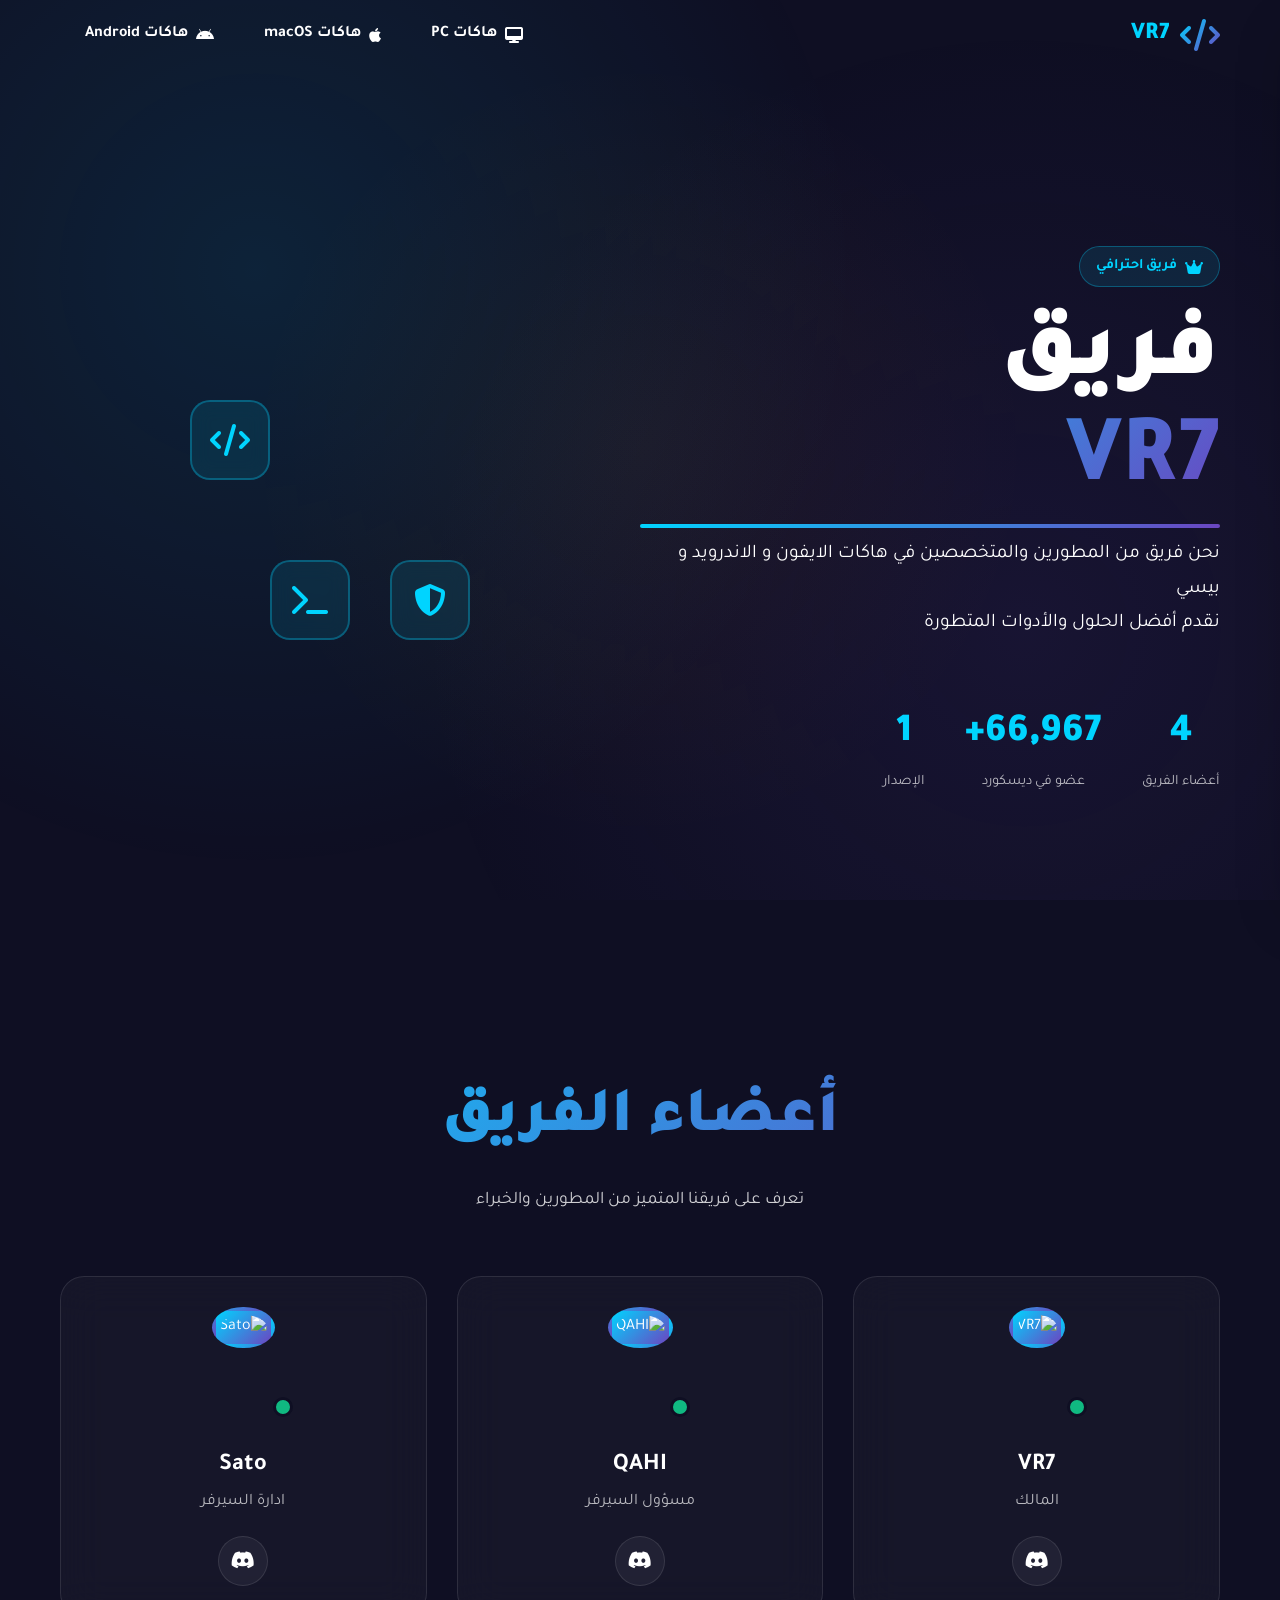
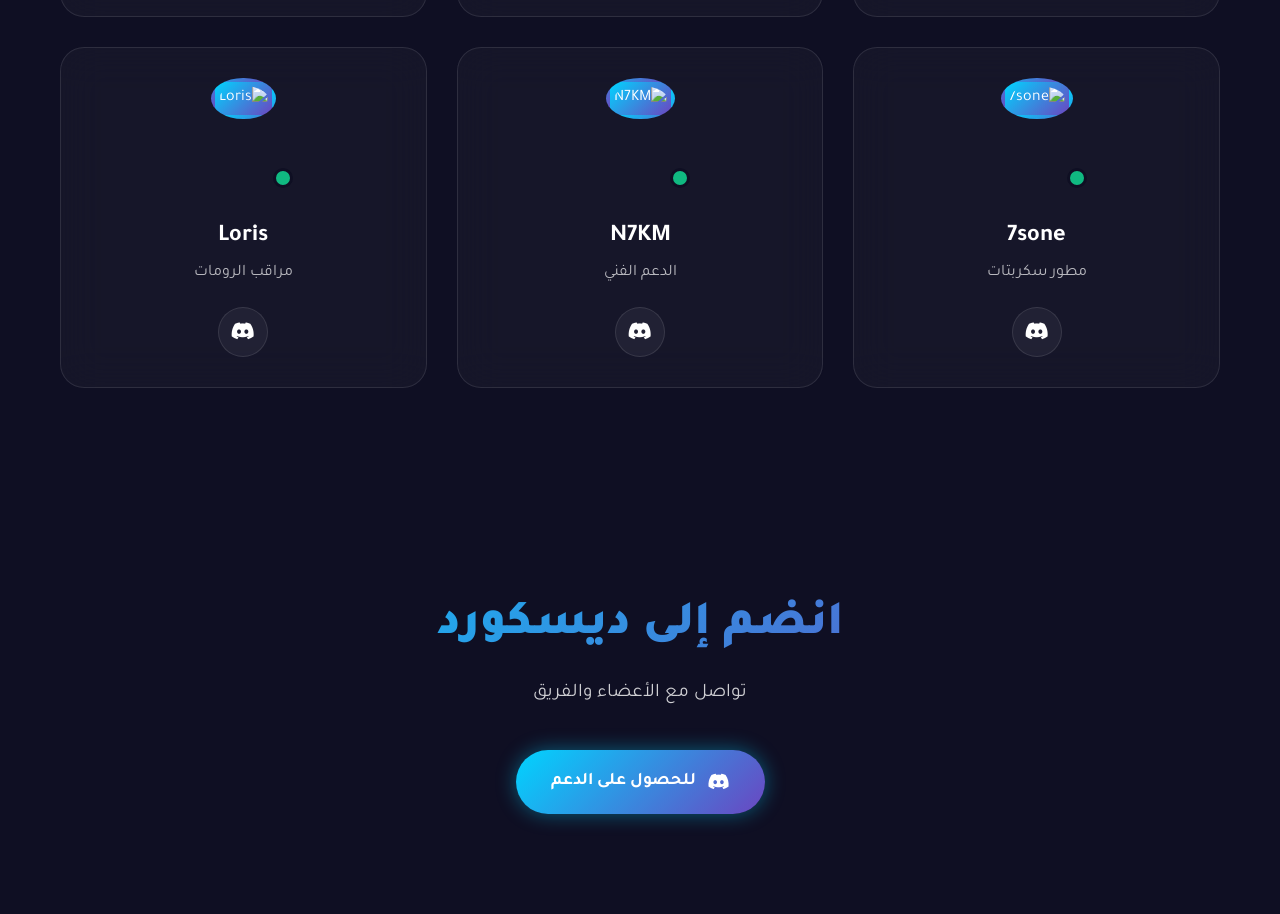
==== commit 540dd8cb: "Update index.html" ====
--- a/index.html
+++ b/index.html
@@ -130,6 +130,40 @@
         </div>
       </div>
 
+      <!-- Qahi -->
+      <div class="member-card" data-aos="fade-up" data-aos-delay="900">
+        <div class="member-avatar">
+          <img src="https://avatar-cyan.vercel.app/api/pfp/1009372324811788370/image?size=1024&format=webp" alt="QAHI">
+          <div class="member-status online"></div>
+        </div>
+        <div class="member-info">
+          <h3 class="member-name">QAHI</h3>
+          <p class="member-role">مسؤول السيرفر</p>
+        </div>
+        <div class="member-social">
+          <a href="https://discord.com/users/727843071622119424" target="_blank" class="social-link discord">
+            <i class="fab fa-discord"></i>
+          </a>
+        </div>
+      </div>
+
+         <!-- Sato -->
+      <div class="member-card" data-aos="fade-up" data-aos-delay="400">
+        <div class="member-avatar">
+          <img src="https://avatar-cyan.vercel.app/api/pfp/768121405095018526/image?size=1024&format=webp" alt="Sato">
+          <div class="member-status online"></div>
+        </div>
+        <div class="member-info">
+          <h3 class="member-name">Sato</h3>
+          <p class="member-role">ادارة السيرفر</p>
+        </div>
+        <div class="member-social">
+          <a href="https://discord.com/users/768121405095018526" target="_blank" class="social-link discord">
+            <i class="fab fa-discord"></i>
+          </a>
+        </div>
+      </div>
+      
       <!-- 7sone -->
       <div class="member-card" data-aos="fade-up" data-aos-delay="200">
         <div class="member-avatar">
@@ -147,40 +181,6 @@
         </div>
       </div>
 
-      <!-- Sato -->
-      <div class="member-card" data-aos="fade-up" data-aos-delay="400">
-        <div class="member-avatar">
-          <img src="https://avatar-cyan.vercel.app/api/pfp/768121405095018526/image?size=1024&format=webp" alt="Sato">
-          <div class="member-status online"></div>
-        </div>
-        <div class="member-info">
-          <h3 class="member-name">Sato</h3>
-          <p class="member-role">مشرف</p>
-        </div>
-        <div class="member-social">
-          <a href="https://discord.com/users/768121405095018526" target="_blank" class="social-link discord">
-            <i class="fab fa-discord"></i>
-          </a>
-        </div>
-      </div>
-      
-      <!-- Qahi -->
-      <div class="member-card" data-aos="fade-up" data-aos-delay="900">
-        <div class="member-avatar">
-          <img src="https://avatar-cyan.vercel.app/api/pfp/1009372324811788370/image?size=1024&format=webp" alt="QAHI">
-          <div class="member-status online"></div>
-        </div>
-        <div class="member-info">
-          <h3 class="member-name">QAHI</h3>
-          <p class="member-role">دعم فني</p>
-        </div>
-        <div class="member-social">
-          <a href="https://discord.com/users/727843071622119424" target="_blank" class="social-link discord">
-            <i class="fab fa-discord"></i>
-          </a>
-        </div>
-      </div>
-
       <!-- N7KM -->
       <div class="member-card" data-aos="fade-up" data-aos-delay="900">
         <div class="member-avatar">
@@ -189,7 +189,7 @@
         </div>
         <div class="member-info">
           <h3 class="member-name">N7KM</h3>
-          <p class="member-role">دعم فني</p>
+          <p class="member-role">الدعم الفني</p>
         </div>
         <div class="member-social">
           <a href="https://discord.com/users/1277833353478799373" target="_blank" class="social-link discord">
@@ -206,7 +206,7 @@
         </div>
         <div class="member-info">
           <h3 class="member-name">Loris</h3>
-          <p class="member-role">دعم الدردشة</p>
+          <p class="member-role">مراقب الرومات</p>
         </div>
         <div class="member-social">
           <a href="https://discord.com/users/521088679146553345" target="_blank" class="social-link discord">
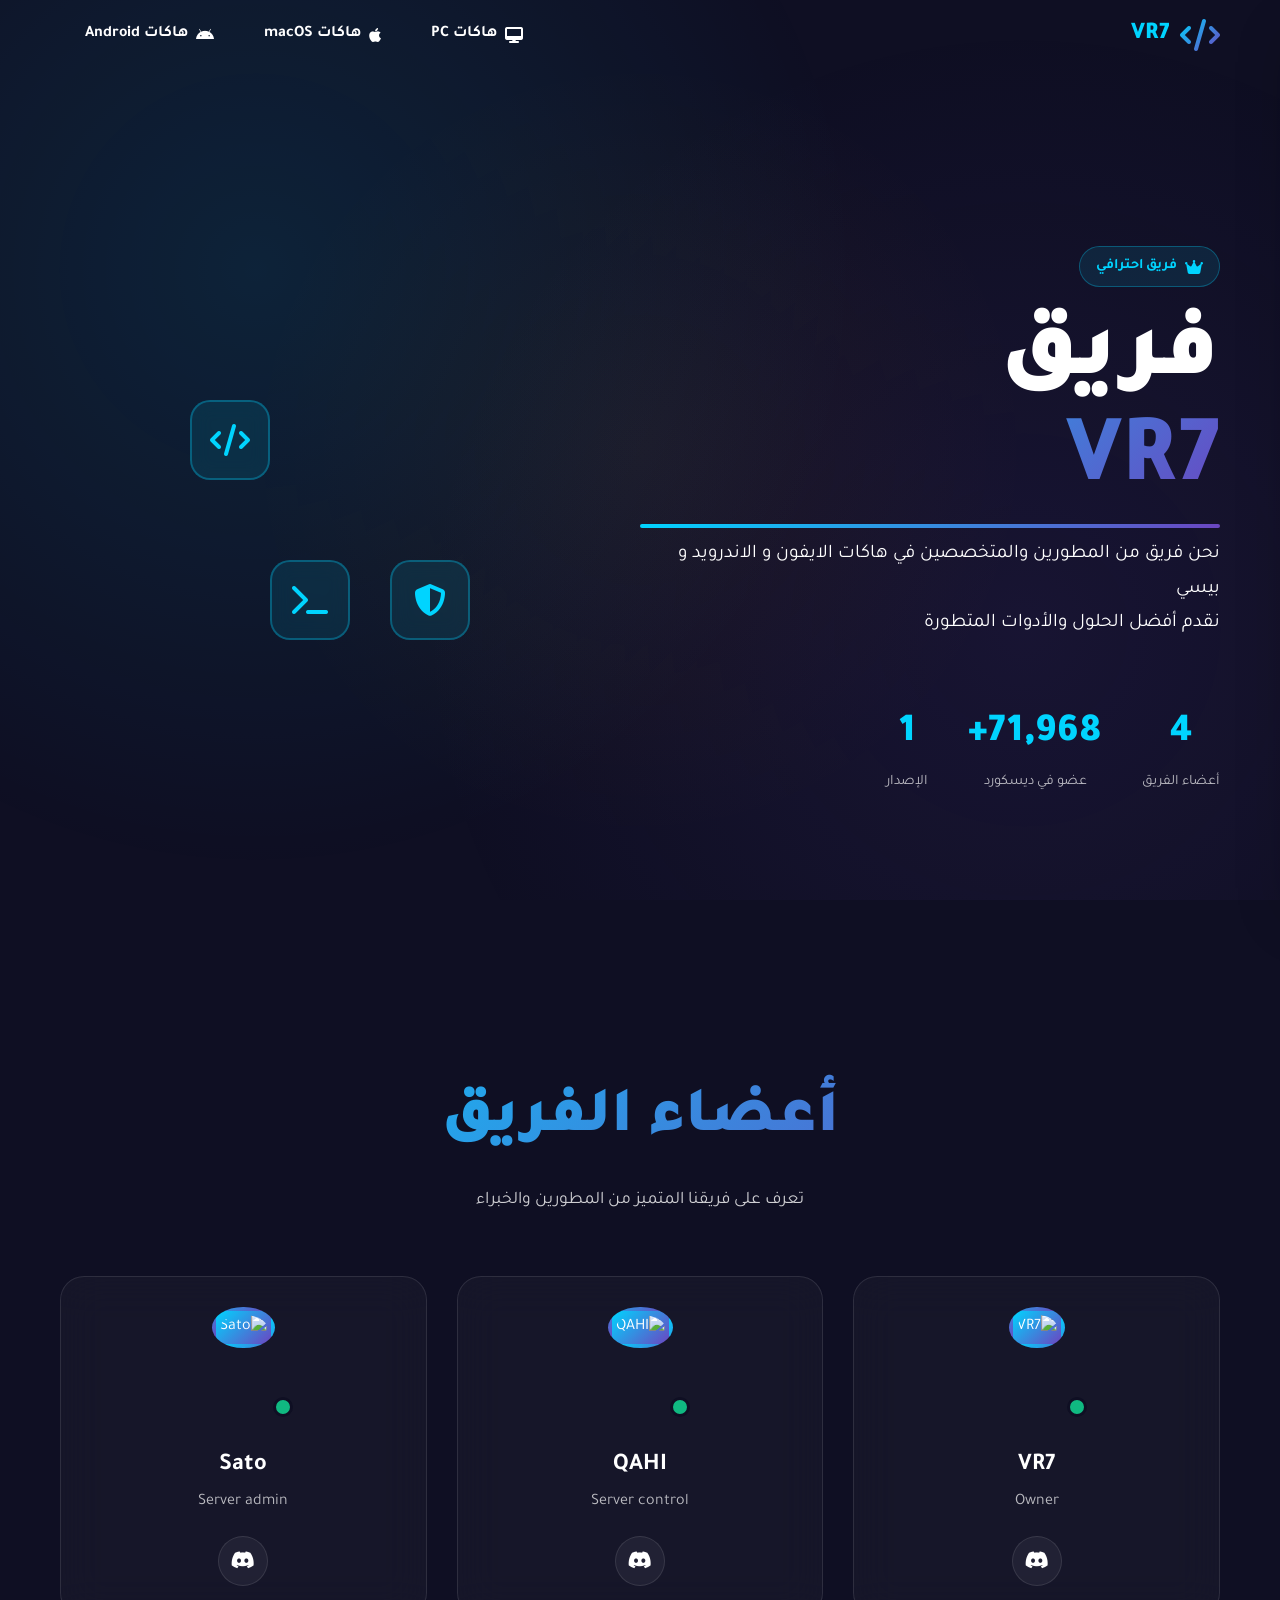
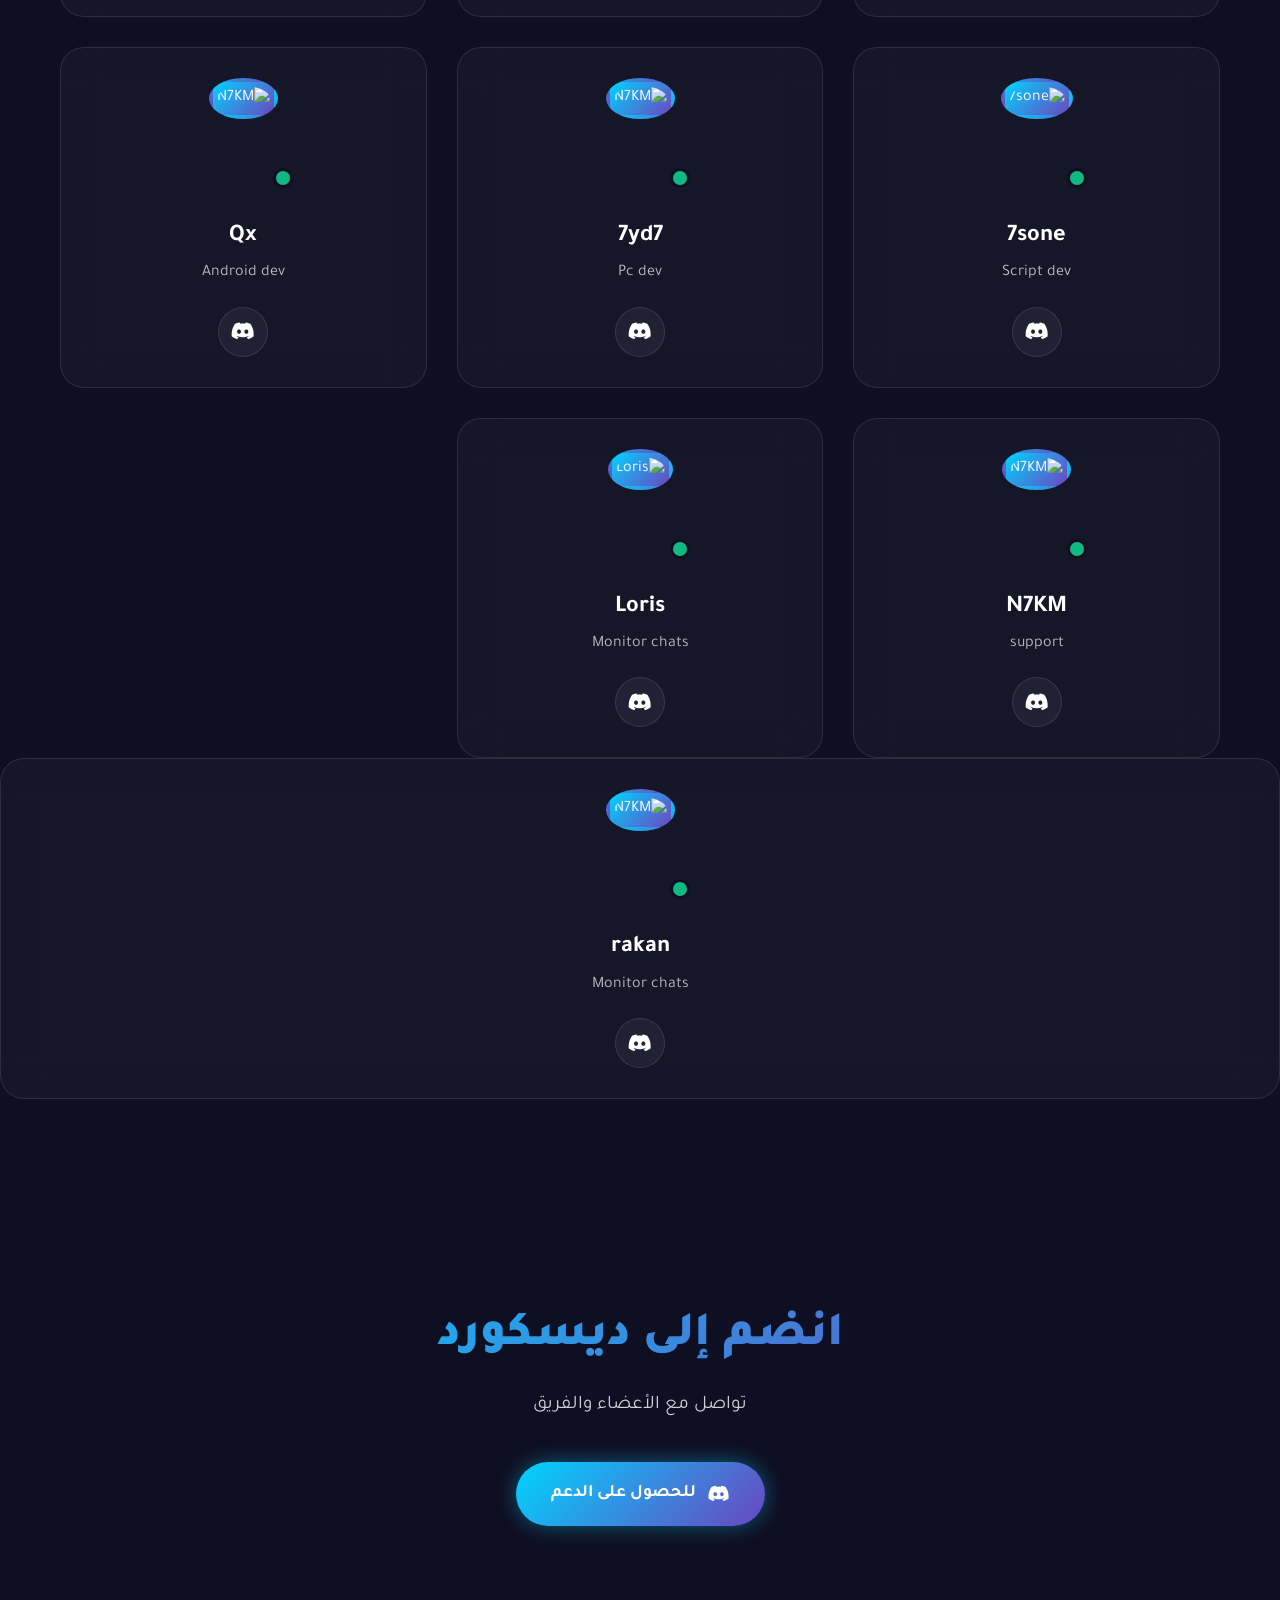
==== commit 1580e9ea: "Update index.html" ====
--- a/index.html
+++ b/index.html
@@ -121,7 +121,7 @@
         </div>
         <div class="member-info">
           <h3 class="member-name">VR7</h3>
-          <p class="member-role">المالك</p>
+          <p class="member-role">Owner</p>
         </div>
         <div class="member-social">
           <a href="https://discord.com/users/1196473067258527794" target="_blank" class="social-link discord">
@@ -138,7 +138,7 @@
         </div>
         <div class="member-info">
           <h3 class="member-name">QAHI</h3>
-          <p class="member-role">مسؤول السيرفر</p>
+          <p class="member-role">Server control</p>
         </div>
         <div class="member-social">
           <a href="https://discord.com/users/727843071622119424" target="_blank" class="social-link discord">
@@ -155,7 +155,7 @@
         </div>
         <div class="member-info">
           <h3 class="member-name">Sato</h3>
-          <p class="member-role">ادارة السيرفر</p>
+          <p class="member-role">Server admin</p>
         </div>
         <div class="member-social">
           <a href="https://discord.com/users/768121405095018526" target="_blank" class="social-link discord">
@@ -172,7 +172,7 @@
         </div>
         <div class="member-info">
           <h3 class="member-name">7sone</h3>
-          <p class="member-role">مطور سكربتات</p>
+          <p class="member-role">Script dev</p>
         </div>
         <div class="member-social">
           <a href="https://discord.com/users/494786823877296128" target="_blank" class="social-link discord">
@@ -181,6 +181,41 @@
         </div>
       </div>
 
+       <!-- 7yd7 -->
+      <div class="member-card" data-aos="fade-up" data-aos-delay="900">
+        <div class="member-avatar">
+          <img src="https://avatar-cyan.vercel.app/api/pfp/735919230050107442/image?size=1024&format=webp" alt="N7KM">
+          <div class="member-status online"></div>
+        </div>
+        <div class="member-info">
+          <h3 class="member-name">7yd7</h3>
+          <p class="member-role">Pc dev</p>
+        </div>
+        <div class="member-social">
+          <a href="https://discord.com/users/735919230050107442" target="_blank" class="social-link discord">
+            <i class="fab fa-discord"></i>
+          </a>
+        </div>
+      </div>
+
+      
+      <!-- qx -->
+      <div class="member-card" data-aos="fade-up" data-aos-delay="900">
+        <div class="member-avatar">
+          <img src="https://avatar-cyan.vercel.app/api/pfp/1438288433276522647/image?size=1024&format=webp" alt="N7KM">
+          <div class="member-status online"></div>
+        </div>
+        <div class="member-info">
+          <h3 class="member-name">Qx</h3>
+          <p class="member-role">Android dev</p>
+        </div>
+        <div class="member-social">
+          <a href="https://discord.com/users/1438288433276522647" target="_blank" class="social-link discord">
+            <i class="fab fa-discord"></i>
+          </a>
+        </div>
+      </div>
+      
       <!-- N7KM -->
       <div class="member-card" data-aos="fade-up" data-aos-delay="900">
         <div class="member-avatar">
@@ -189,7 +224,7 @@
         </div>
         <div class="member-info">
           <h3 class="member-name">N7KM</h3>
-          <p class="member-role">الدعم الفني</p>
+          <p class="member-role">support</p>
         </div>
         <div class="member-social">
           <a href="https://discord.com/users/1277833353478799373" target="_blank" class="social-link discord">
@@ -206,7 +241,7 @@
         </div>
         <div class="member-info">
           <h3 class="member-name">Loris</h3>
-          <p class="member-role">مراقب الرومات</p>
+          <p class="member-role">Monitor chats</p>
         </div>
         <div class="member-social">
           <a href="https://discord.com/users/521088679146553345" target="_blank" class="social-link discord">
@@ -217,6 +252,23 @@
 
     </div>
   </div>
+
+      <!-- rakan -->
+      <div class="member-card" data-aos="fade-up" data-aos-delay="900">
+        <div class="member-avatar">
+          <img src="https://avatar-cyan.vercel.app/api/pfp/249479850337763328/image?size=1024&format=webp" alt="N7KM">
+          <div class="member-status online"></div>
+        </div>
+        <div class="member-info">
+          <h3 class="member-name">rakan</h3>
+          <p class="member-role">Monitor chats</p>
+        </div>
+        <div class="member-social">
+          <a href="https://discord.com/users/249479850337763328" target="_blank" class="social-link discord">
+            <i class="fab fa-discord"></i>
+          </a>
+        </div>
+      </div>
 </section>
 
 <!-- CTA Section -->
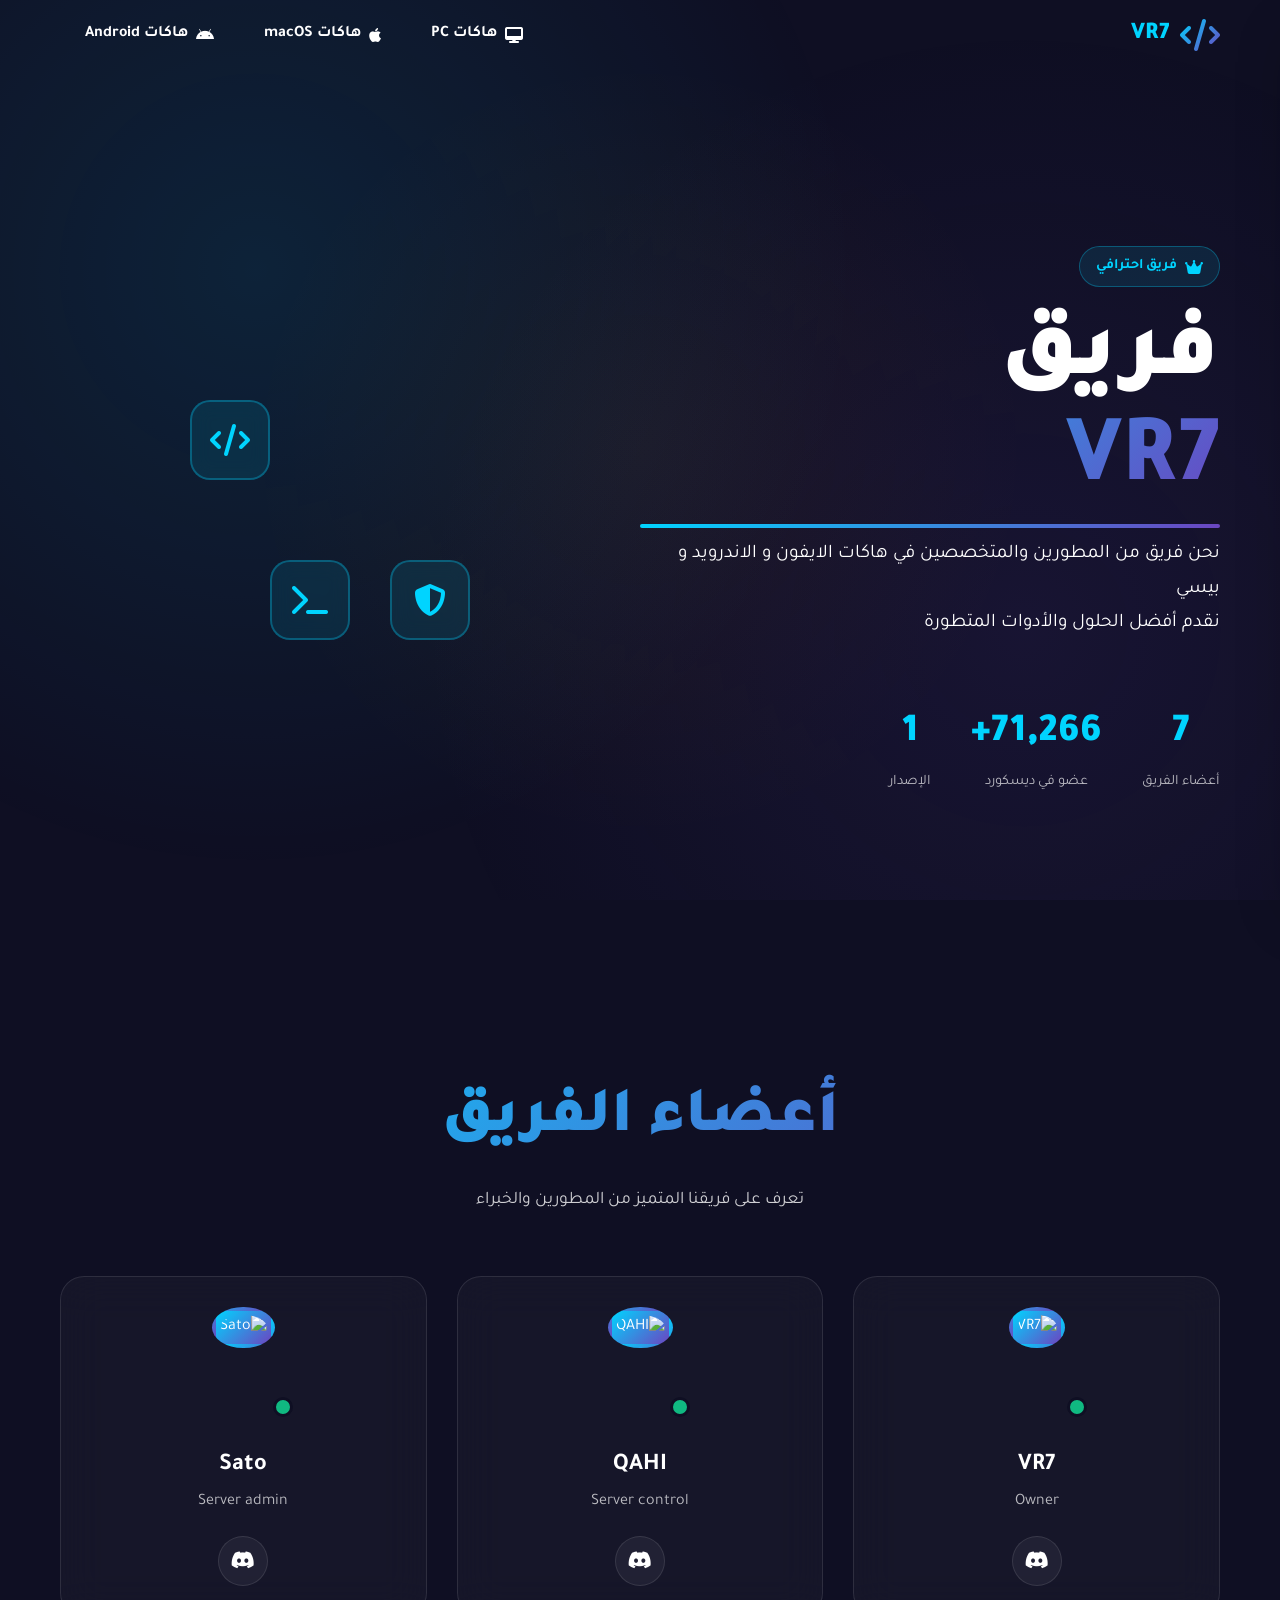
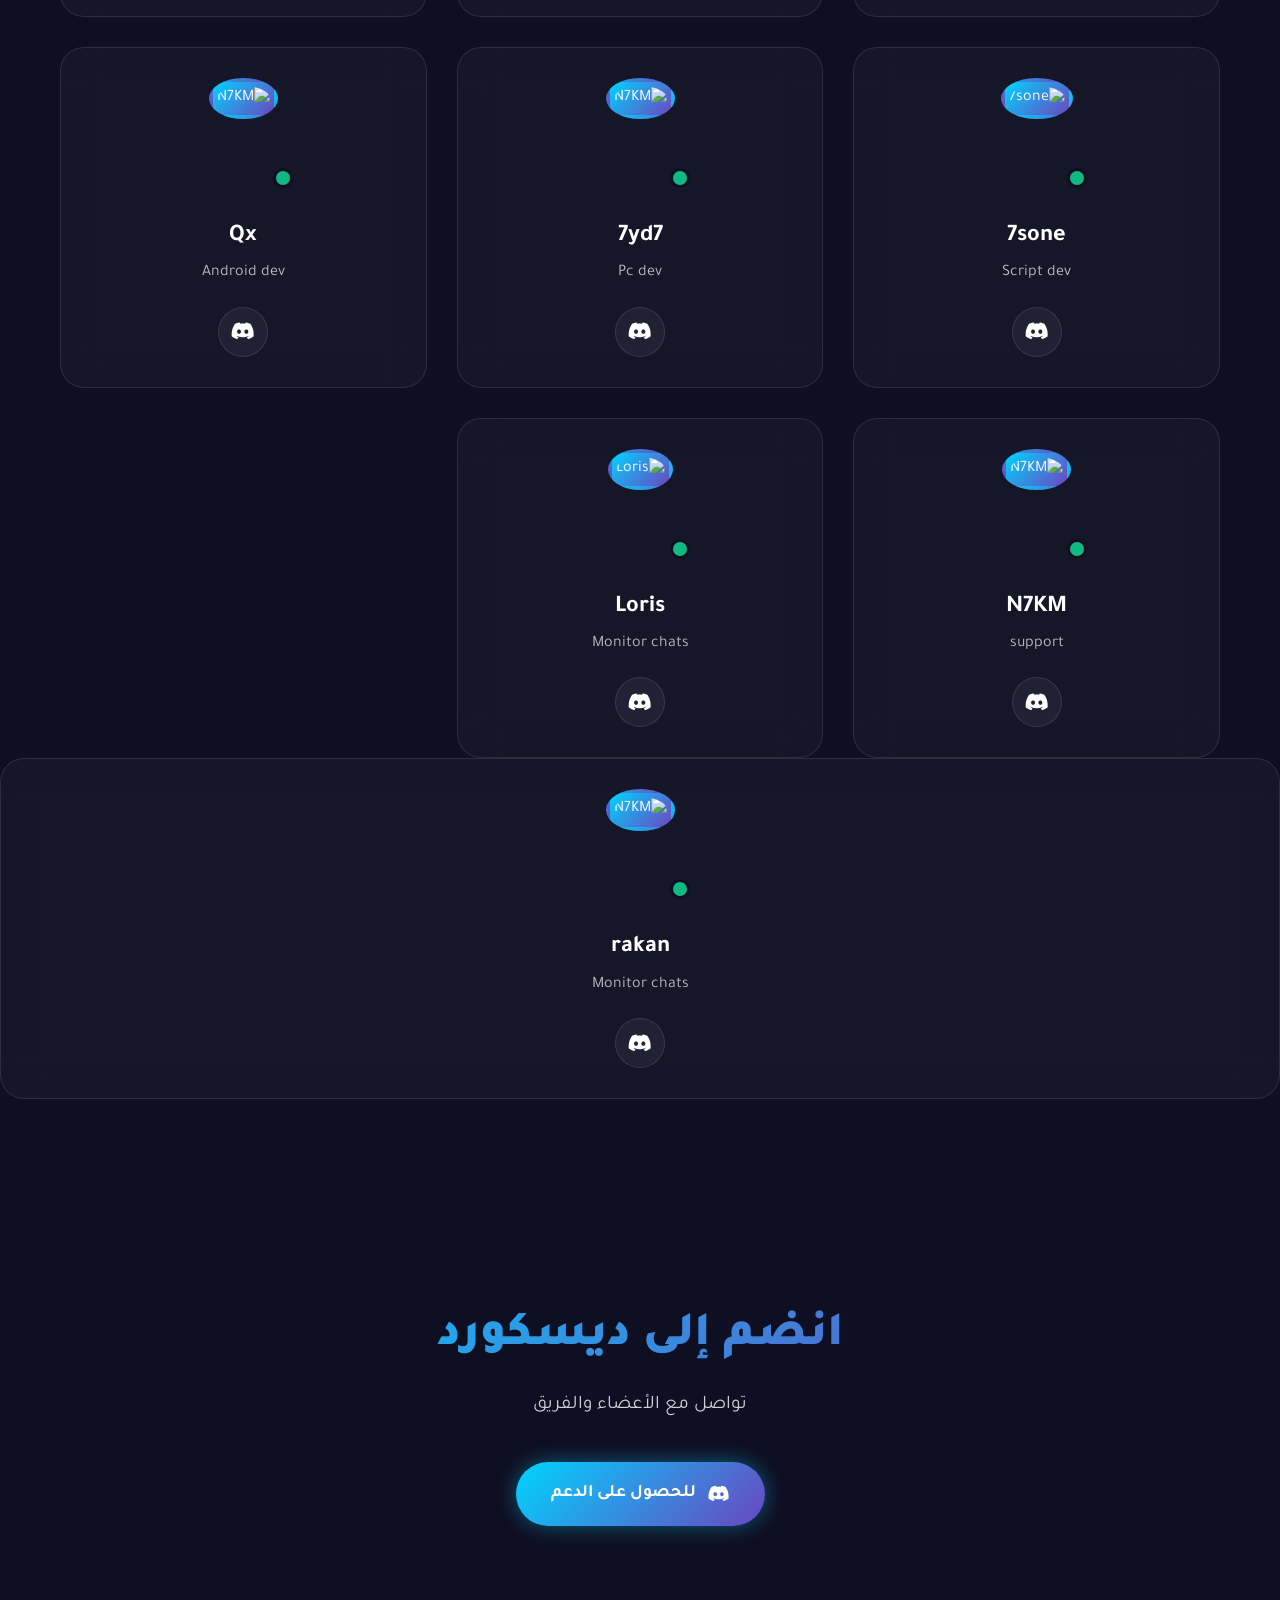
==== commit 6e41c79a: "Update index.html" ====
--- a/index.html
+++ b/index.html
@@ -82,7 +82,7 @@
     </p>
     <div class="hero-stats">
       <div class="stat-item">
-        <div class="stat-number">6</div>
+        <div class="stat-number">9</div>
         <div class="stat-label">أعضاء الفريق</div>
       </div>
       <div class="stat-item">
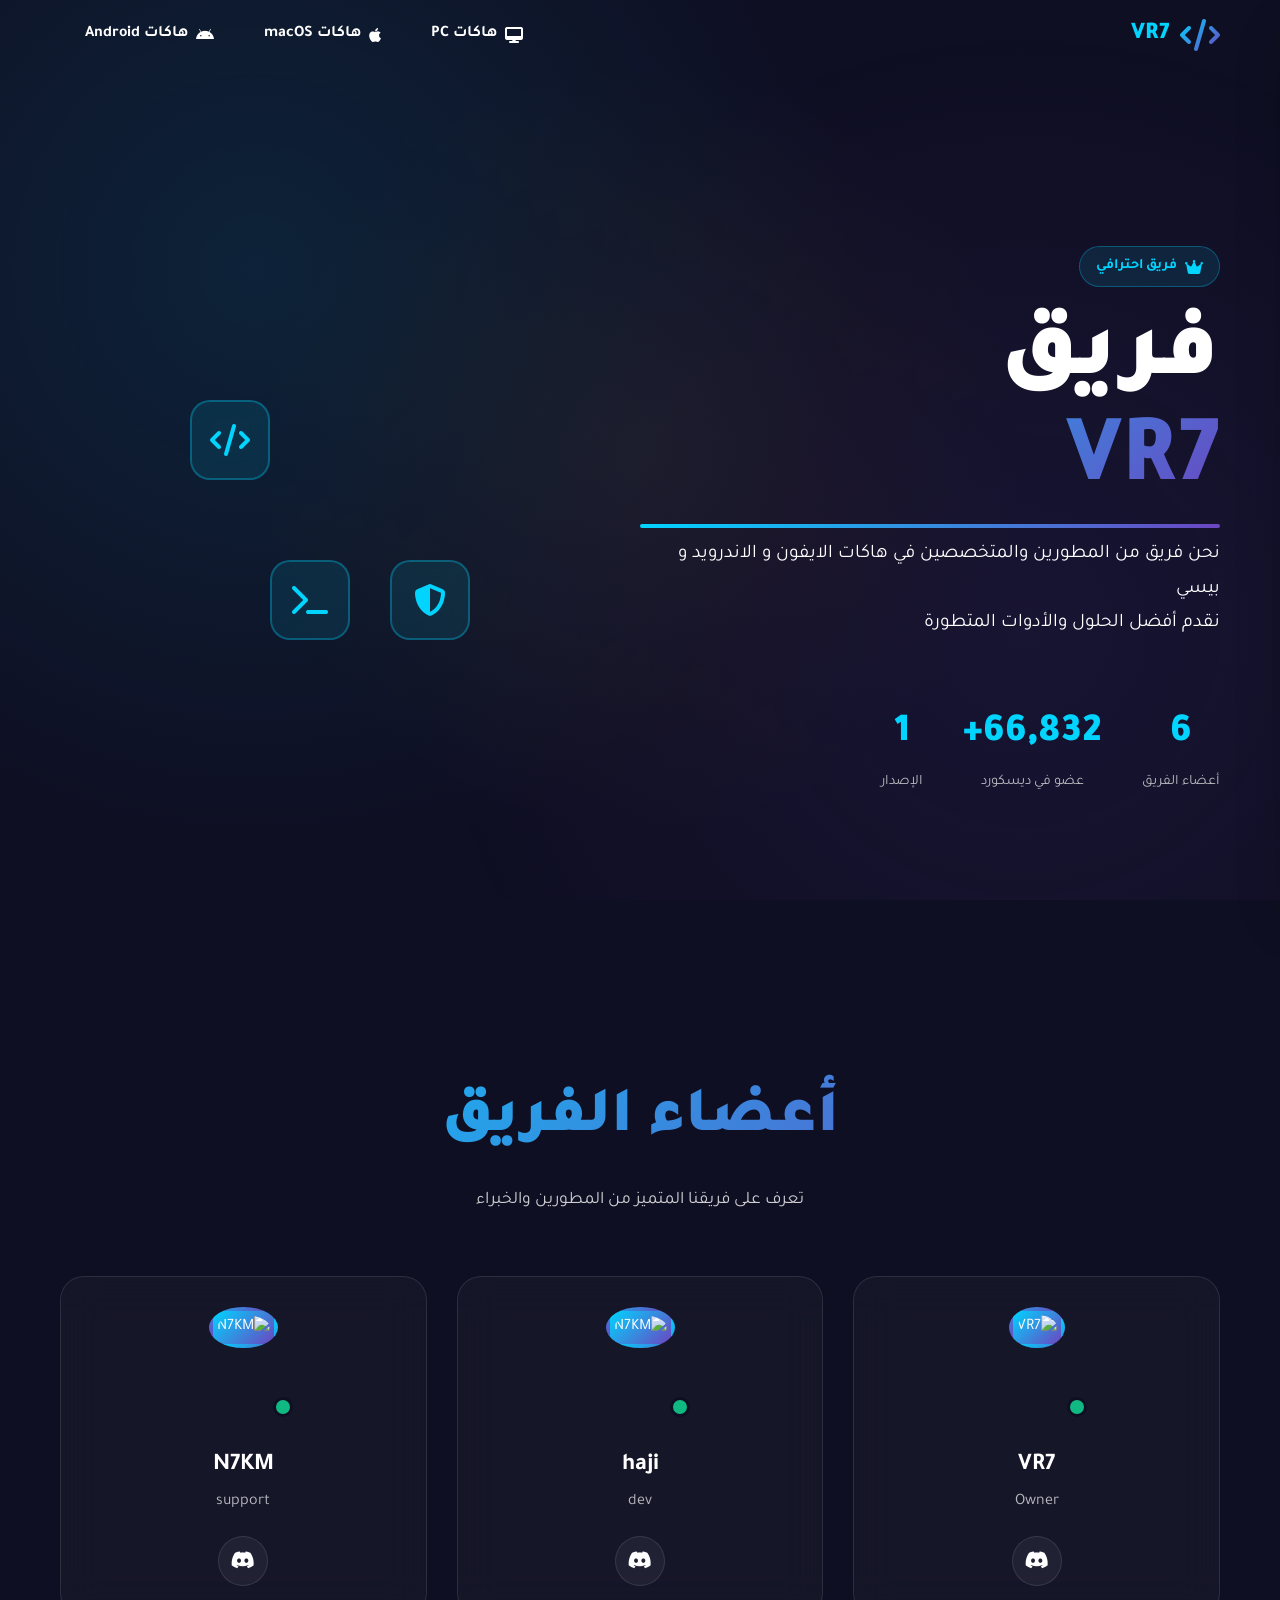
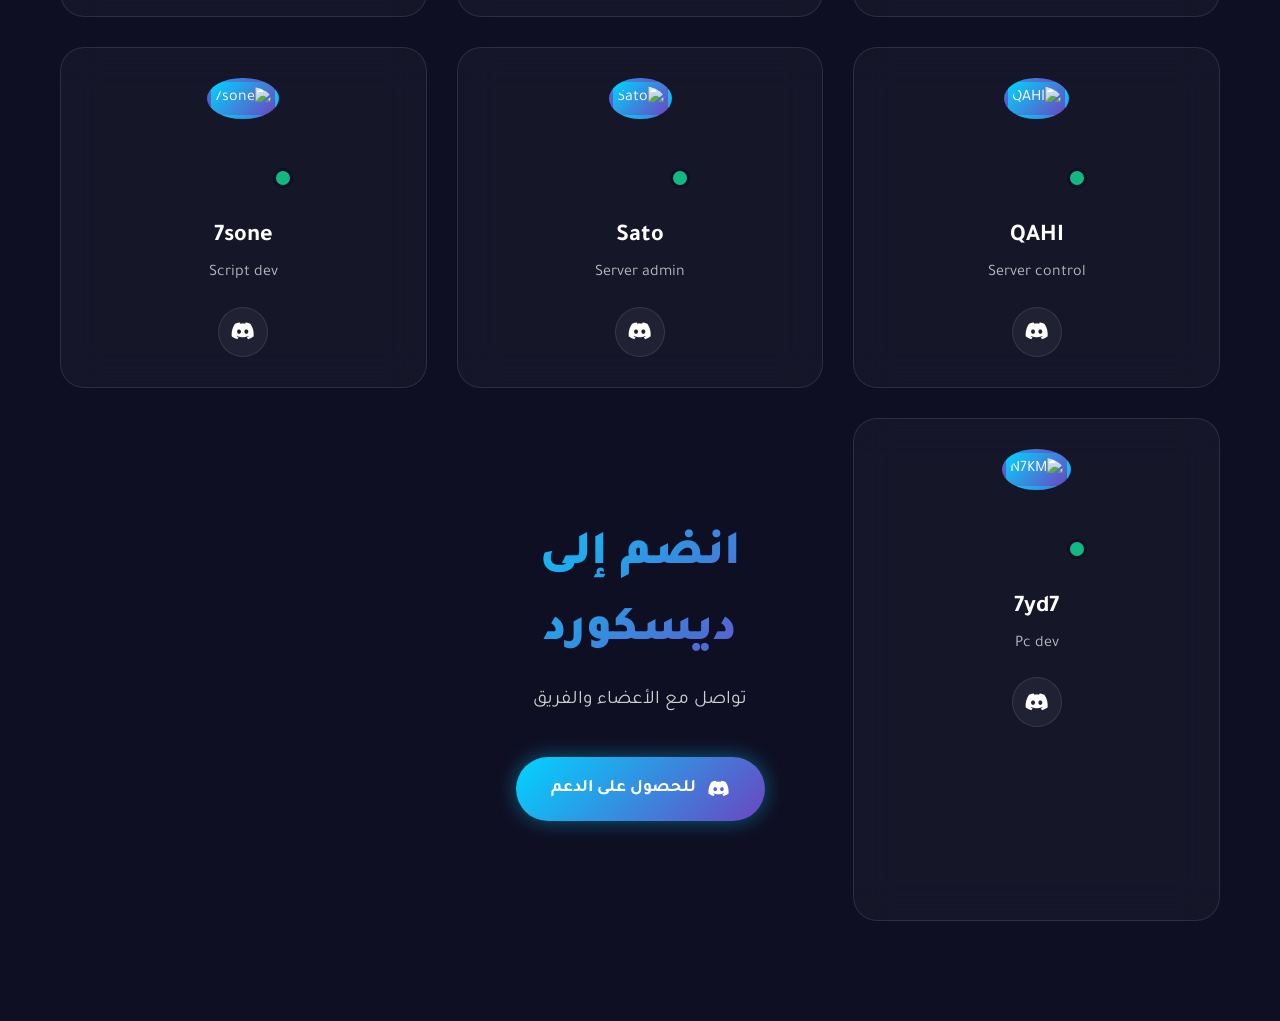
==== commit d7c8b5e2: "Update index.html" ====
--- a/index.html
+++ b/index.html
@@ -129,6 +129,39 @@
           </a>
         </div>
       </div>
+ <!-- haji -->
+      <div class="member-card" data-aos="fade-up" data-aos-delay="900">
+        <div class="member-avatar">
+          <img src="https://avatar-cyan.vercel.app/api/pfp/274366167093608450/image?size=1024&format=webp" alt="N7KM">
+          <div class="member-status online"></div>
+        </div>
+        <div class="member-info">
+          <h3 class="member-name">haji</h3>
+          <p class="member-role">dev</p>
+        </div>
+        <div class="member-social">
+          <a href="https://discord.com/users/274366167093608450" target="_blank" class="social-link discord">
+            <i class="fab fa-discord"></i>
+          </a>
+        </div>
+      </div>
+      
+      <!-- N7KM -->
+      <div class="member-card" data-aos="fade-up" data-aos-delay="900">
+        <div class="member-avatar">
+          <img src="https://avatar-cyan.vercel.app/api/pfp/1277833353478799373/image?size=1024&format=webp" alt="N7KM">
+          <div class="member-status online"></div>
+        </div>
+        <div class="member-info">
+          <h3 class="member-name">N7KM</h3>
+          <p class="member-role">support</p>
+        </div>
+        <div class="member-social">
+          <a href="https://discord.com/users/1277833353478799373" target="_blank" class="social-link discord">
+            <i class="fab fa-discord"></i>
+          </a>
+        </div>
+      </div
 
       <!-- Qahi -->
       <div class="member-card" data-aos="fade-up" data-aos-delay="900">
@@ -199,78 +232,6 @@
       </div>
 
       
-      <!-- qx -->
-      <div class="member-card" data-aos="fade-up" data-aos-delay="900">
-        <div class="member-avatar">
-          <img src="https://avatar-cyan.vercel.app/api/pfp/1438288433276522647/image?size=1024&format=webp" alt="N7KM">
-          <div class="member-status online"></div>
-        </div>
-        <div class="member-info">
-          <h3 class="member-name">Qx</h3>
-          <p class="member-role">Android dev</p>
-        </div>
-        <div class="member-social">
-          <a href="https://discord.com/users/1438288433276522647" target="_blank" class="social-link discord">
-            <i class="fab fa-discord"></i>
-          </a>
-        </div>
-      </div>
-      
-      <!-- N7KM -->
-      <div class="member-card" data-aos="fade-up" data-aos-delay="900">
-        <div class="member-avatar">
-          <img src="https://avatar-cyan.vercel.app/api/pfp/1277833353478799373/image?size=1024&format=webp" alt="N7KM">
-          <div class="member-status online"></div>
-        </div>
-        <div class="member-info">
-          <h3 class="member-name">N7KM</h3>
-          <p class="member-role">support</p>
-        </div>
-        <div class="member-social">
-          <a href="https://discord.com/users/1277833353478799373" target="_blank" class="social-link discord">
-            <i class="fab fa-discord"></i>
-          </a>
-        </div>
-      </div>
-
-      <!-- Loris -->
-      <div class="member-card" data-aos="fade-up" data-aos-delay="900">
-        <div class="member-avatar">
-          <img src="https://avatar-cyan.vercel.app/api/pfp/521088679146553345/image?size=1024&format=webp" alt="Loris">
-          <div class="member-status online"></div>
-        </div>
-        <div class="member-info">
-          <h3 class="member-name">Loris</h3>
-          <p class="member-role">Monitor chats</p>
-        </div>
-        <div class="member-social">
-          <a href="https://discord.com/users/521088679146553345" target="_blank" class="social-link discord">
-            <i class="fab fa-discord"></i>
-          </a>
-        </div>
-      </div>
-
-    </div>
-  </div>
-
-      <!-- rakan -->
-      <div class="member-card" data-aos="fade-up" data-aos-delay="900">
-        <div class="member-avatar">
-          <img src="https://avatar-cyan.vercel.app/api/pfp/249479850337763328/image?size=1024&format=webp" alt="N7KM">
-          <div class="member-status online"></div>
-        </div>
-        <div class="member-info">
-          <h3 class="member-name">rakan</h3>
-          <p class="member-role">Monitor chats</p>
-        </div>
-        <div class="member-social">
-          <a href="https://discord.com/users/249479850337763328" target="_blank" class="social-link discord">
-            <i class="fab fa-discord"></i>
-          </a>
-        </div>
-      </div>
-</section>
-
 <!-- CTA Section -->
 <section class="cta-section">
   <div class="container">
